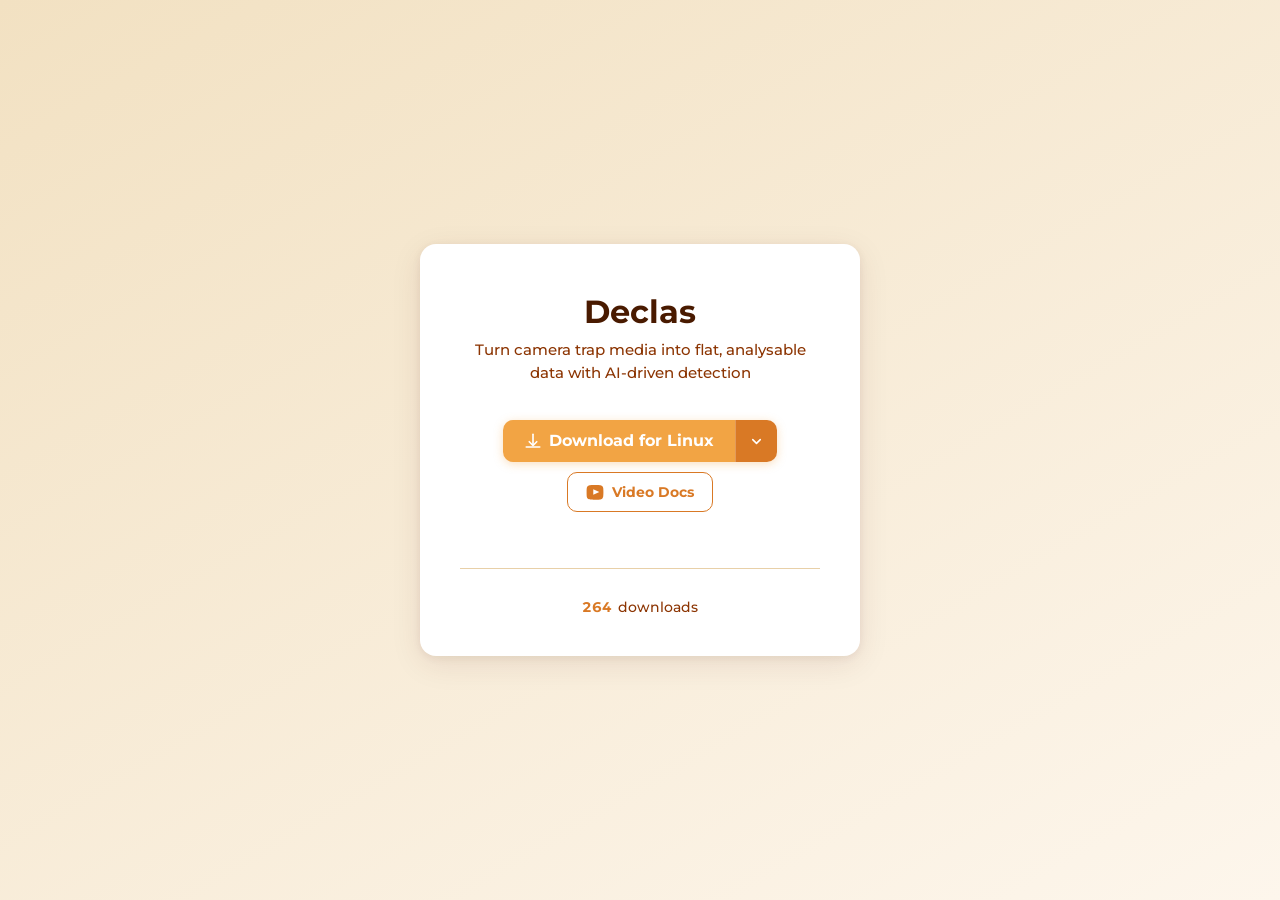
==== docs/index.html @ d21afeba "docs" ====
<!DOCTYPE html>
<html lang="en">
<head>
  <meta charset="UTF-8">
  <meta name="viewport" content="width=device-width, initial-scale=1.0">
  <title>Declas: Camera Trap Analysis</title>
  <meta name="description" content="Turn camera trap media into flat, analysable data with AI-driven detection. Runs locally, no internet required.">
  <link rel="preconnect" href="https://fonts.googleapis.com">
  <link href="https://fonts.googleapis.com/css2?family=Montserrat:wght@400;500;600;700;800&display=swap" rel="stylesheet">
  <link rel="stylesheet" href="style.css">
</head>
<body>
  <main class="page">
    <div class="card">

      <h1>Declas</h1>
      <!--<img
        class="logo"
        src="https://raw.githubusercontent.com/stangandaho/declas/main/icons/logo.png"
        alt="Declas logo"
      >**/ -->
      
      <p class="tagline">Turn camera trap media into flat, analysable data with AI-driven detection</p>

      <div class="download-area">
        <div class="split-wrap" id="split-wrap">

          <button class="split-main" id="download-btn">
            <svg class="icon" viewBox="0 0 24 24" fill="none" stroke="currentColor"
                 stroke-width="2.2" stroke-linecap="round" stroke-linejoin="round">
              <path d="M12 3v13"/>
              <path d="M7 13l5 5 5-5"/>
              <path d="M3 20h18"/>
            </svg>
            <span id="btn-label">Download</span>
          </button>

          <button
            class="split-arrow"
            id="dropdown-toggle"
            aria-haspopup="listbox"
            aria-expanded="false"
            aria-label="Choose platform"
          >
            <svg class="icon-sm" viewBox="0 0 24 24" fill="none" stroke="currentColor"
                 stroke-width="2.5" stroke-linecap="round" stroke-linejoin="round">
              <path d="M6 9l6 6 6-6"/>
            </svg>
          </button>

          <ul class="dropdown" id="dropdown" role="listbox" hidden>
            <li>
              <button class="dropdown-item" data-os="windows" role="option">
                <svg viewBox="0 0 24 24" fill="currentColor" class="os-icon">
                  <path d="M3 5.6L10.5 4.5v7H3zM11.5 4.35L21 3v8.5H11.5zM3 12.5h7.5v7L3 18.4zM11.5 12.5H21v8.5l-9.5-1.35z"/>
                </svg>
                Windows
              </button>
            </li>
            <li>
              <button class="dropdown-item" data-os="macos-arm" role="option">
                <svg viewBox="0 0 24 24" fill="currentColor" class="os-icon">
                  <path d="M18.7 17.2c-.5.7-1 1.3-1.8 1.3-.7 0-1-.4-1.8-.4s-1.1.4-1.9.4c-.7 0-1.3-.6-1.8-1.3-1.5-2.1-2.6-5.9-1.1-8.5.7-1.3 2-2.1 3.3-2.1.8 0 1.6.5 2.1.5s1.4-.6 2.3-.6c.6 0 2.4.2 3.5 1.9-.1.1-2.1 1.2-2.1 3.6 0 2.9 2.5 3.8 2.5 3.9-.1.1-.5 1.9-2.2 3.3zM14.5 3c.1 1.7-1.4 3-2.7 3-.2-1.6 1.4-3 2.7-3z"/>
                </svg>
                macOS (Apple Silicon)
              </button>
            </li>
            <li>
              <button class="dropdown-item" data-os="macos-intel" role="option">
                <svg viewBox="0 0 24 24" fill="currentColor" class="os-icon">
                  <path d="M18.7 17.2c-.5.7-1 1.3-1.8 1.3-.7 0-1-.4-1.8-.4s-1.1.4-1.9.4c-.7 0-1.3-.6-1.8-1.3-1.5-2.1-2.6-5.9-1.1-8.5.7-1.3 2-2.1 3.3-2.1.8 0 1.6.5 2.1.5s1.4-.6 2.3-.6c.6 0 2.4.2 3.5 1.9-.1.1-2.1 1.2-2.1 3.6 0 2.9 2.5 3.8 2.5 3.9-.1.1-.5 1.9-2.2 3.3zM14.5 3c.1 1.7-1.4 3-2.7 3-.2-1.6 1.4-3 2.7-3z"/>
                </svg>
                macOS (Intel)
              </button>
            </li>
            <li>
              <button class="dropdown-item" data-os="linux" role="option">
                <svg viewBox="0 0 24 24" class="os-icon">
                  <!-- body + head -->
                  <path d="M12 2C9.8 2 8 3.5 8 5.5c0 1 .4 1.9 1 2.6C7.3 9.4 6.5 11 6.5 13c0 3.6 2.5 6.5 5.5 6.5s5.5-2.9 5.5-6.5c0-2-.8-3.6-2.5-4.9.6-.7 1-1.6 1-2.6C16 3.5 14.2 2 12 2z" fill="currentColor"/>
                  <!-- belly -->
                  <ellipse cx="12" cy="14" rx="2.5" ry="4" fill="white"/>
                  <!-- eyes -->
                  <circle cx="10.2" cy="5.8" r=".9" fill="white"/>
                  <circle cx="13.8" cy="5.8" r=".9" fill="white"/>
                  <!-- feet -->
                  <path d="M9 20l-2 2.5h4zM15 20l2 2.5h-4z" fill="currentColor"/>
                </svg>
                Linux
              </button>
            </li>
          </ul>
        </div>

        <button class="btn-video" id="video-btn">
          <svg class="icon" viewBox="0 0 24 24" fill="currentColor">
            <path d="M23 7s-.3-2-1.2-2.8c-1.1-1.2-2.4-1.2-3-1.3C16.2 2.8 12 2.8 12 2.8s-4.2 0-6.8.2c-.6.1-1.9.1-3 1.3C1.3 5 1 7 1 7S.8 9.2.8 11.5v2.1C.8 16 1 18 1 18s.3 2 1.2 2.8c1.1 1.2 2.6 1.1 3.3 1.2C7.6 22.2 12 22.2 12 22.2s4.2 0 6.8-.3c.6-.1 1.9-.1 3-1.3.9-.8 1.2-2.8 1.2-2.8s.2-2.2.2-4.4v-2.1C23.2 9.2 23 7 23 7zM9.7 15.5V8.4l8.1 3.6-8.1 3.5z"/>
          </svg>
          Video Docs
        </button>

        <p class="release-tag" id="release-tag"></p>
      </div>

      <div class="counter">
        <strong class="counter-num" id="counter-num">...</strong>
        <span class="counter-label">downloads</span>
      </div>

    </div>
  </main>

  <script src="script.js"></script>
</body>
</html>
---- docs/style.css ----
*, *::before, *::after {
  box-sizing: border-box;
  margin: 0;
  padding: 0;
}

:root {
  --brown:       #491A00;
  --cream:       #F2E1C2;
  --orange:      #F2A444;
  --orange-mid:  #D97925;
  --rust:        #8C3503;

  --bg-from:     #F2E1C2;
  --bg-to:       #fdf6ec;
  --card:        #ffffff;
  --text:        #491A00;
  --muted:       #8C3503;
  --border:      #e8d0a8;
  --radius-lg:   16px;
  --radius-md:   10px;
  --shadow:      0 2px 8px rgba(73,26,0,.07), 0 8px 32px rgba(73,26,0,.09);
}

body {
  font-family: 'Montserrat', -apple-system, BlinkMacSystemFont, sans-serif;
  background: linear-gradient(150deg, var(--bg-from) 0%, var(--bg-to) 100%);
  min-height: 100vh;
  display: flex;
  align-items: center;
  justify-content: center;
  color: var(--text);
  -webkit-font-smoothing: antialiased;
}

/* Page & card */

.page {
  width: 100%;
  min-height: 100vh;
  display: flex;
  align-items: center;
  justify-content: center;
  padding: 2rem 1rem;
}

.card {
  background: var(--card);
  border-radius: var(--radius-lg);
  box-shadow: var(--shadow);
  padding: 3rem 2.5rem 2.5rem;
  max-width: 440px;
  width: 100%;
  text-align: center;
}

/* Logo & header */

.logo {
  width: 40px;
  height: 40px;
  object-fit: contain;
  margin-bottom: 1.1rem;
}

.app-name {
  font-size: 2.4rem;
  font-weight: 800;
  letter-spacing: -.03em;
  color: var(--brown);
  line-height: 1;
}

.tagline {
  font-size: .95rem;
  font-weight: 500;
  color: var(--muted);
  margin-top: .5rem;
  margin-bottom: 2.2rem;
  line-height: 1.5;
}

/* Download area */

.download-area {
  display: flex;
  flex-direction: column;
  align-items: center;
  gap: .6rem;
  position: relative;
}

/* Split button */

.split-wrap {
  display: inline-flex;
  position: relative;
  border-radius: var(--radius-md);
  box-shadow: 0 2px 10px rgba(242,164,68,.35);
}

.split-main {
  display: inline-flex;
  align-items: center;
  gap: .45rem;
  background: var(--orange);
  color: #fff;
  border: none;
  border-radius: var(--radius-md) 0 0 var(--radius-md);
  padding: .75rem 1.3rem;
  font-family: inherit;
  font-size: 1rem;
  font-weight: 700;
  cursor: pointer;
  transition: background .15s ease;
  white-space: nowrap;
  line-height: 1;
}

.split-main:hover  { background: var(--orange-mid); }
.split-main:active { background: var(--rust); }

.split-arrow {
  background: var(--orange-mid);
  color: #fff;
  border: none;
  border-left: 1px solid rgba(255,255,255,.25);
  border-radius: 0 var(--radius-md) var(--radius-md) 0;
  padding: .75rem .8rem;
  cursor: pointer;
  display: flex;
  align-items: center;
  transition: background .15s ease;
}

.split-arrow:hover  { background: var(--rust); }
.split-arrow:active { background: var(--brown); }

/* Dropdown */

.dropdown {
  position: absolute;
  top: calc(100% + .5rem);
  left: 0;
  min-width: 100%;
  background: var(--card);
  border: 1px solid var(--border);
  border-radius: var(--radius-md);
  box-shadow: 0 4px 20px rgba(73,26,0,.12);
  list-style: none;
  padding: .3rem 0;
  z-index: 100;
  animation: fade-in .1s ease;
}

@keyframes fade-in {
  from { opacity: 0; transform: translateY(-4px); }
  to   { opacity: 1; transform: translateY(0); }
}

.dropdown-item {
  display: flex;
  align-items: center;
  gap: .55rem;
  width: 100%;
  padding: .55rem 1rem;
  background: none;
  border: none;
  text-align: left;
  font-family: inherit;
  font-size: .9rem;
  font-weight: 500;
  color: var(--text);
  cursor: pointer;
  transition: background .1s;
}

.dropdown-item:hover {
  background: #fdf0dc;
  color: var(--rust);
}

.os-icon {
  width: 16px;
  height: 16px;
  flex-shrink: 0;
  opacity: .7;
}

/* Video Docs button */

.btn-video {
  display: inline-flex;
  align-items: center;
  gap: .45rem;
  padding: .62rem 1.15rem;
  border: 1.5px solid var(--orange-mid);
  border-radius: var(--radius-md);
  background: transparent;
  color: var(--orange-mid);
  font-family: inherit;
  font-size: .9rem;
  font-weight: 700;
  cursor: pointer;
  transition: background .15s ease, color .15s ease, border-color .15s ease;
  white-space: nowrap;
}

.btn-video:hover {
  background: var(--orange-mid);
  color: #fff;
  border-color: var(--orange-mid);
}

.btn-video:active {
  background: var(--rust);
  border-color: var(--rust);
  color: #fff;
}

/* Release tag */

.release-tag {
  font-size: .6rem;
  font-weight: 600;
  color: var(--muted);
  min-height: 1.2em;
  letter-spacing: .03em;
  text-transform: uppercase;
}

/* Counter */

.counter {
  display: flex;
  align-items: center;
  justify-content: center;
  gap: .4rem;
  margin-top: 2.2rem;
  padding-top: 1.8rem;
  border-top: 1px solid var(--border);
}

.counter-num {
  font-size: .88rem;
  font-weight: 700;
  color: var(--orange-mid);
  font-variant-numeric: tabular-nums;
}

.counter-label {
  font-size: .88rem;
  font-weight: 500;
  color: var(--muted);
}

/* Icons */

.icon    { width: 18px; height: 18px; flex-shrink: 0; }
.icon-sm { width: 15px; height: 15px; }

/* Responsive */

@media (max-width: 480px) {
  .card {
    padding: 2.2rem 1.5rem 2rem;
    border-radius: var(--radius-md);
  }
  .app-name   { font-size: 2rem; }
  .split-main { font-size: .92rem; padding: .7rem 1rem; }
}
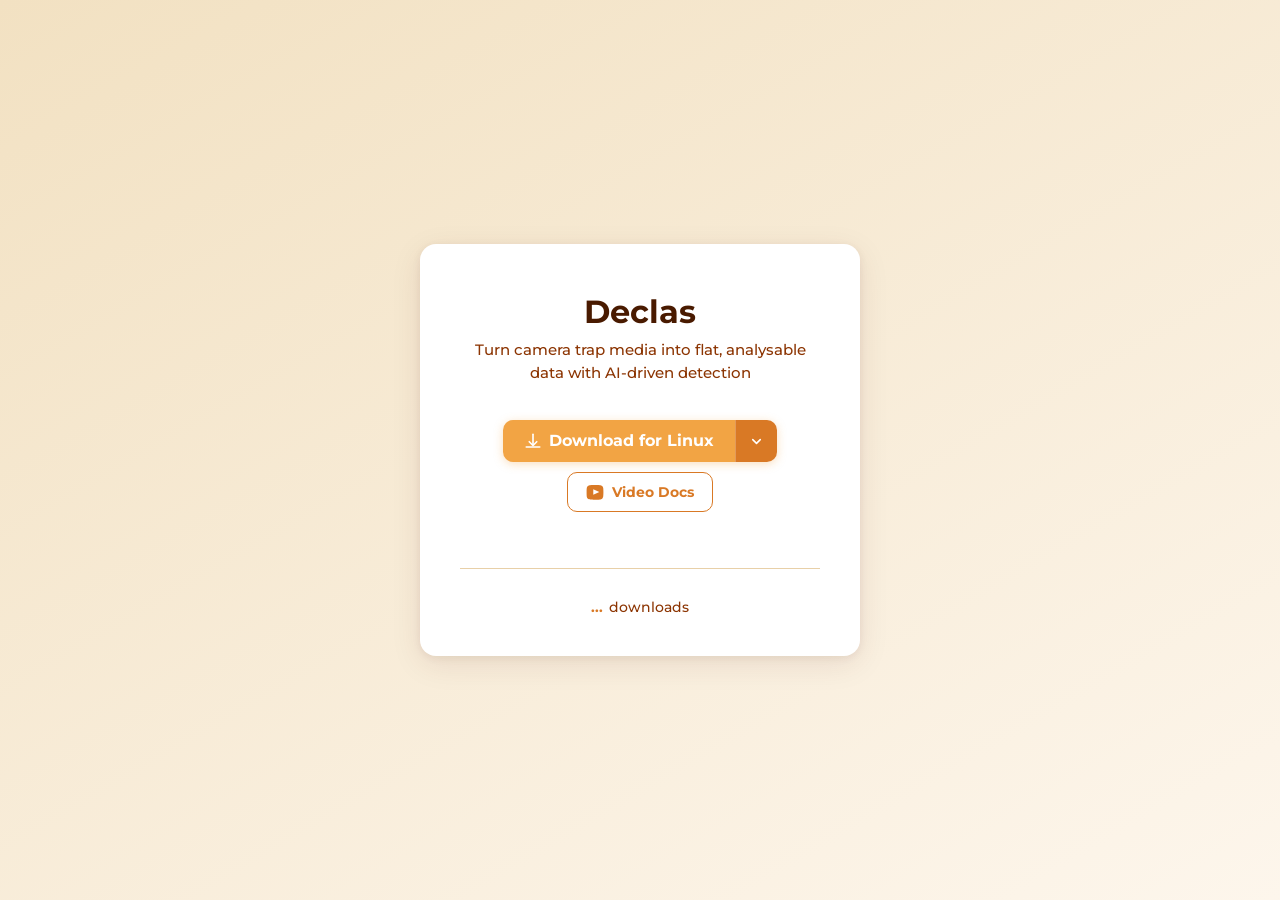
==== commit b9b4acc7: "Fix stacked floating windows on task switch" ====
--- a/docs/index.html
+++ b/docs/index.html
@@ -103,7 +103,7 @@
       </div>
 
       <div class="counter">
-        <strong class="counter-num" id="counter-num">...</strong>
+        <strong class="counter-num" id="counter-label">...</strong>
         <span class="counter-label">downloads</span>
       </div>
 
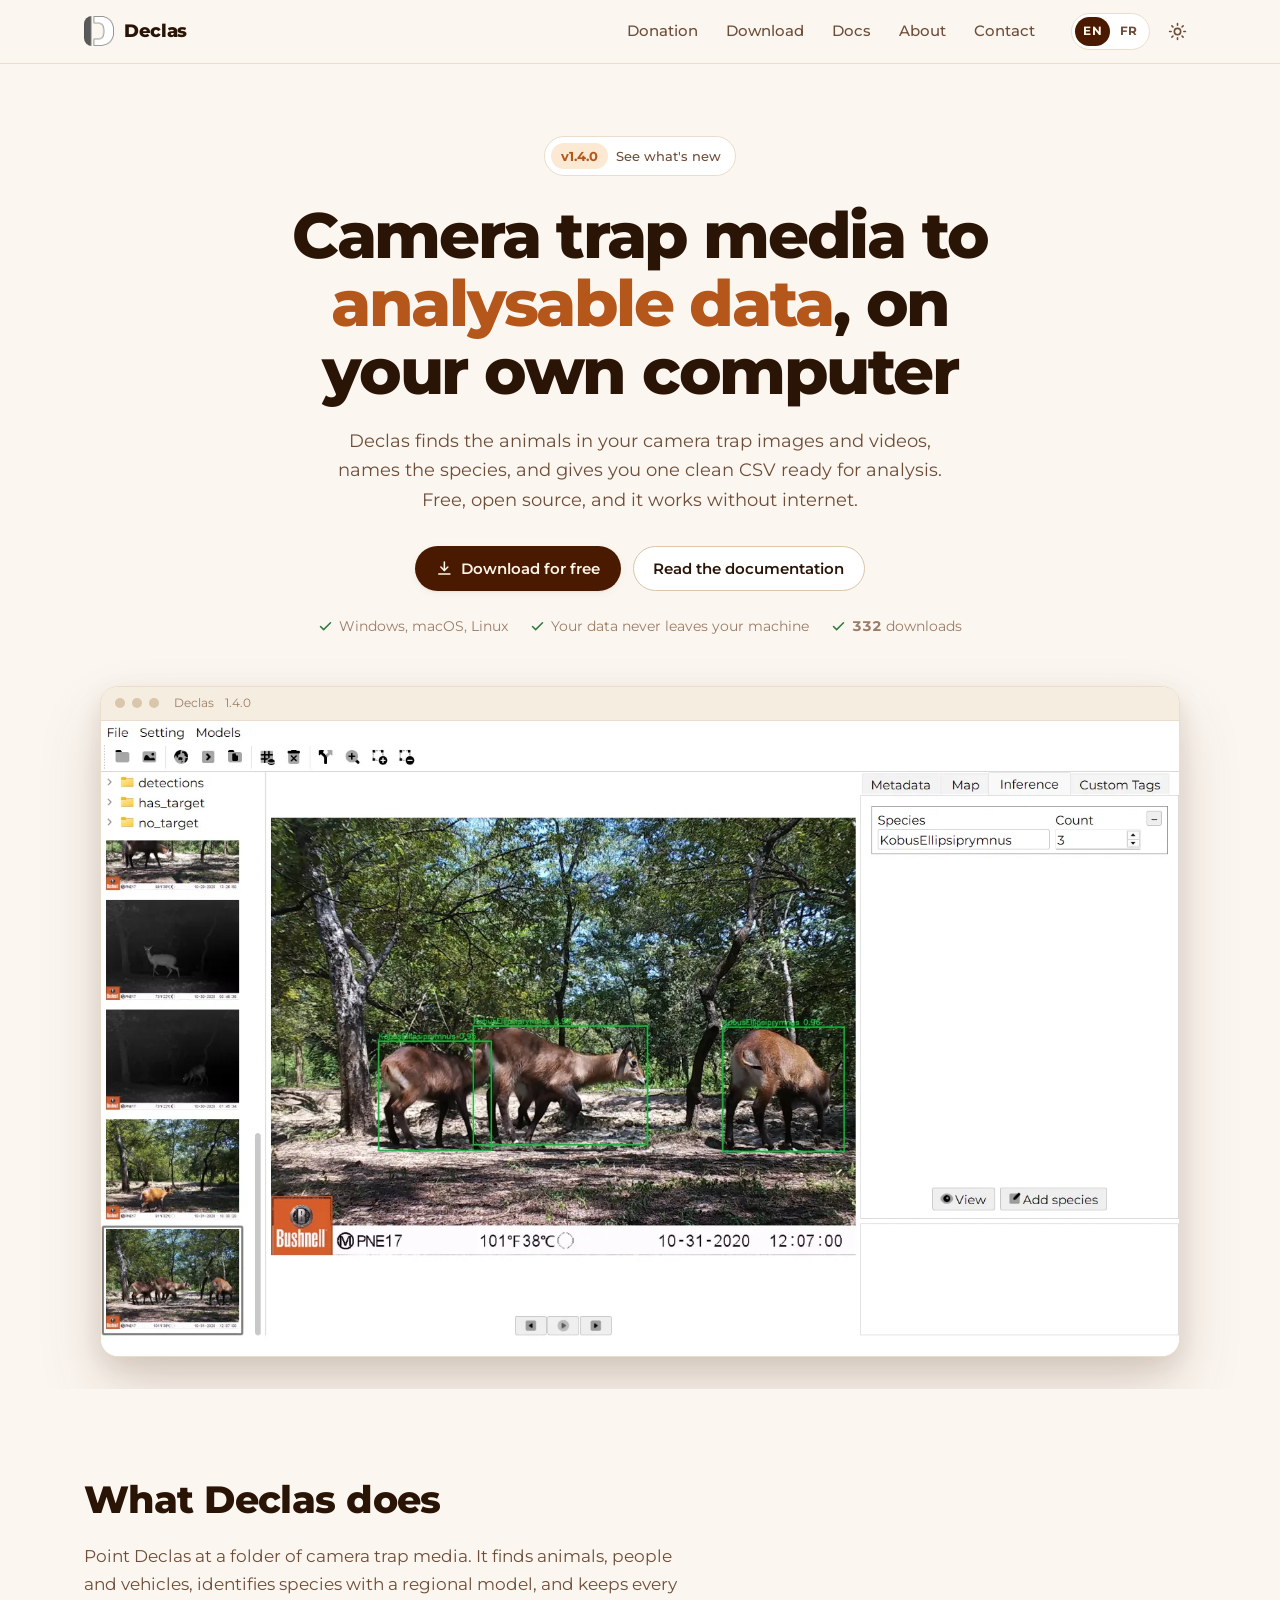
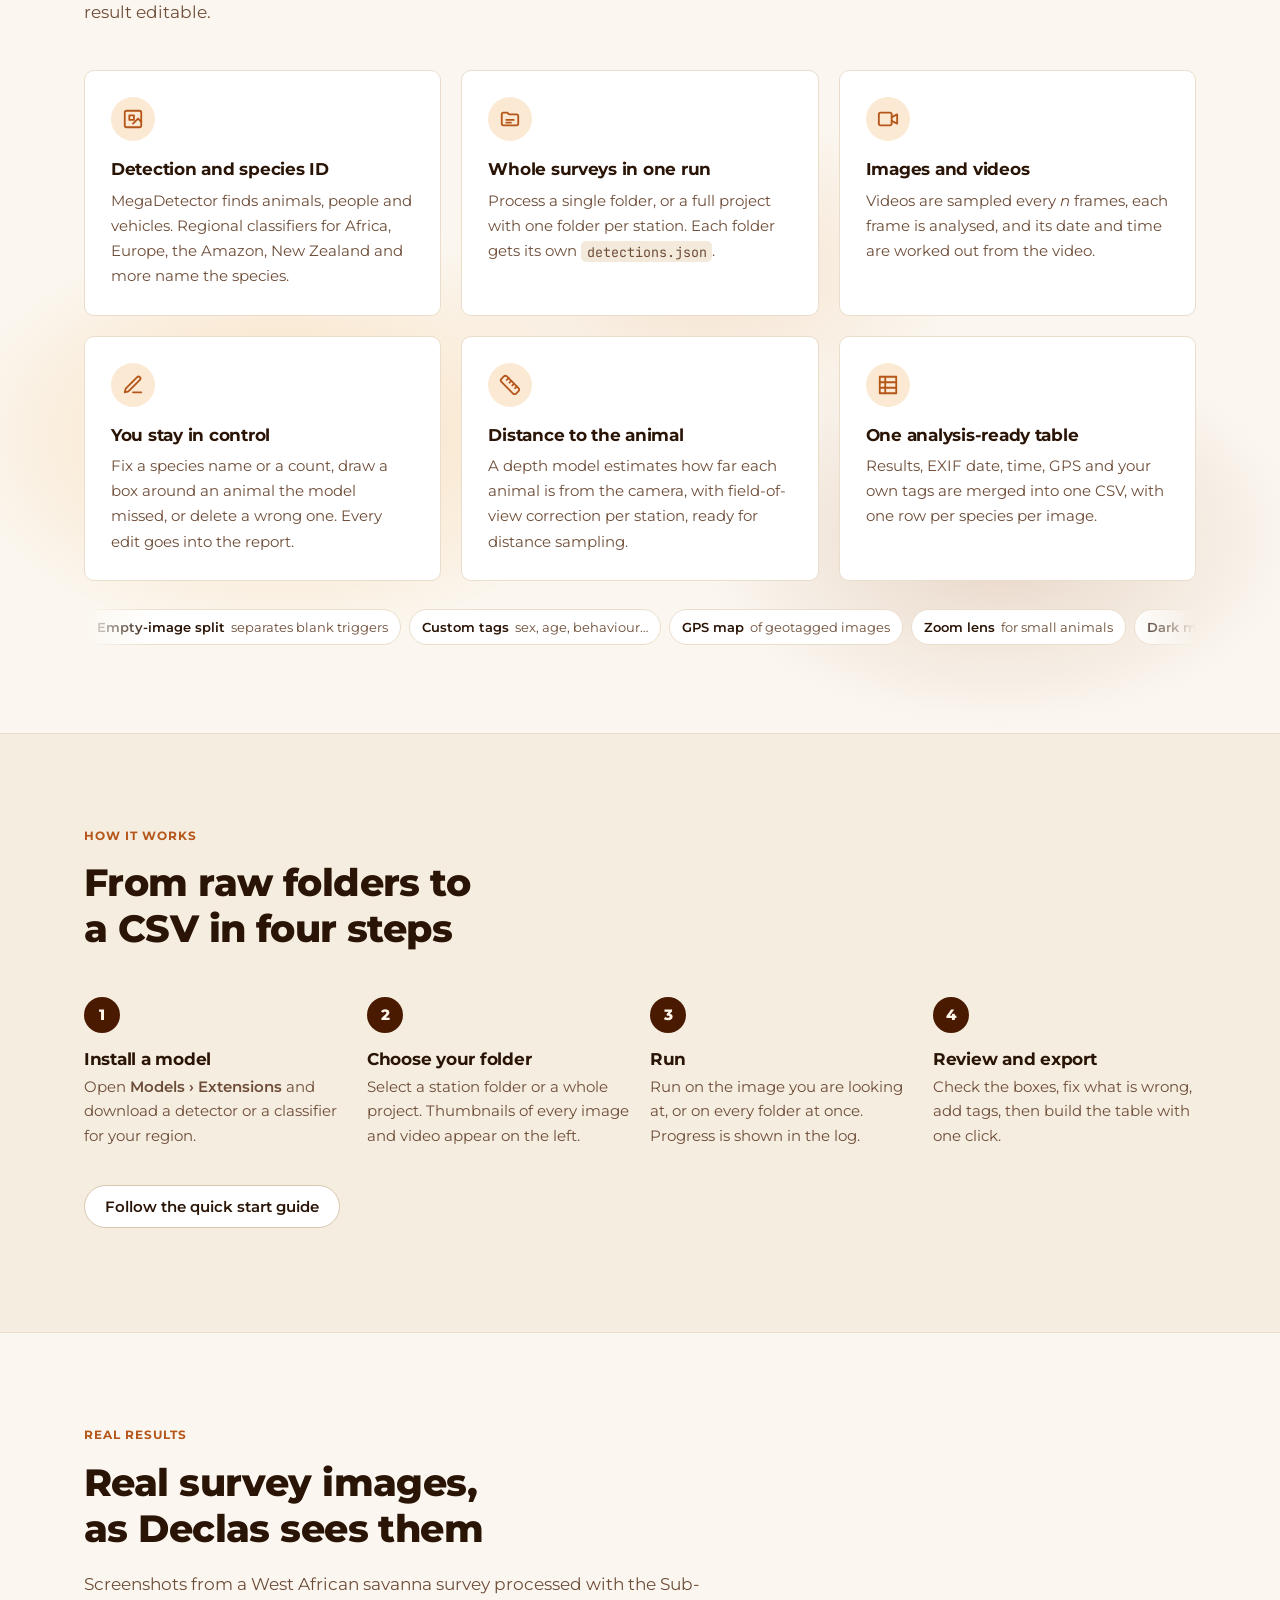
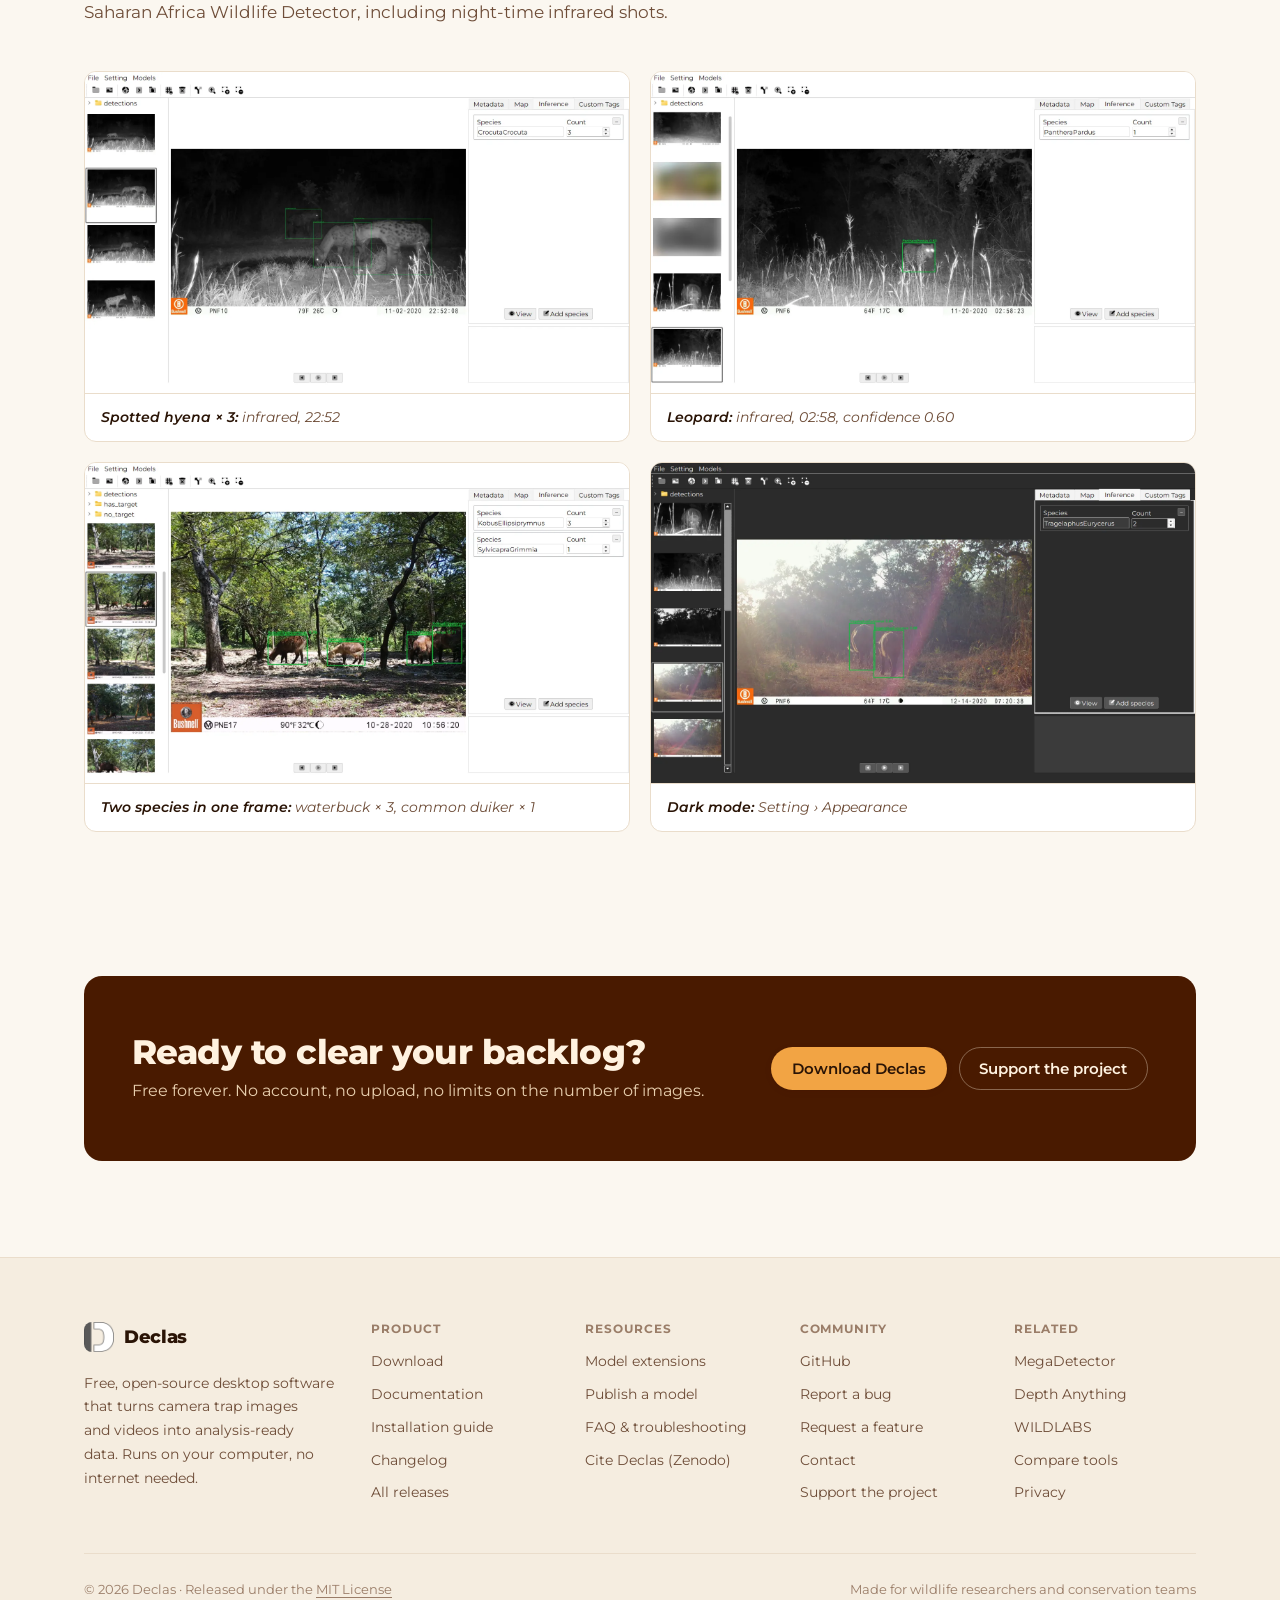
==== commit 832cd86f: "declas website" ====
--- a/docs/index.html
+++ b/docs/index.html
@@ -1,115 +1,178 @@
 <!DOCTYPE html>
-<html lang="en">
+<html lang="en" class="no-js">
 <head>
   <meta charset="UTF-8">
-  <meta name="viewport" content="width=device-width, initial-scale=1.0">
-  <title>Declas: Camera Trap Analysis</title>
-  <meta name="description" content="Turn camera trap media into flat, analysable data with AI-driven detection. Runs locally, no internet required.">
+  <meta name="viewport" content="width=device-width, initial-scale=1, viewport-fit=cover">
+  <title>Declas · AI for camera trap images and videos</title>
+  <meta name="description" content="Declas is free, open-source desktop software that detects and classifies wildlife in camera trap images and videos, entirely on your own computer. Windows, macOS and Linux.">
+  <meta name="theme-color" content="#FBF7F0">
+  <meta property="og:title" content="Declas · AI for camera trap images and videos">
+  <meta property="og:description" content="Turn camera trap media into flat, analysable data with AI. Free, open source, runs offline.">
+  <meta property="og:type" content="website">
+  <meta property="og:image" content="assets/img/screens/view-annotated.webp">
+  <link rel="alternate" hreflang="en" href="index.html">
+  <link rel="alternate" hreflang="fr" href="fr/index.html">
+  <link rel="icon" type="image/png" href="assets/img/logo.png">
   <link rel="preconnect" href="https://fonts.googleapis.com">
-  <link href="https://fonts.googleapis.com/css2?family=Montserrat:wght@400;500;600;700;800&display=swap" rel="stylesheet">
-  <link rel="stylesheet" href="style.css">
+  <link rel="preconnect" href="https://fonts.gstatic.com" crossorigin>
+  <link href="https://fonts.googleapis.com/css2?family=Montserrat:wght@400;500;600;700;800&family=JetBrains+Mono:wght@400;500&display=swap" rel="stylesheet">
+  <script>try{if(!localStorage.getItem('declas-lang')&&/^fr\b/i.test((navigator.languages&&navigator.languages[0])||navigator.language||''))location.replace('fr/'+(location.pathname.split('/').pop()||'index.html')+location.hash)}catch(e){}</script>
+  <script>try{var t=localStorage.getItem('declas-theme');if(t)document.documentElement.setAttribute('data-theme',t)}catch(e){}</script>
+  <link rel="stylesheet" href="assets/css/site.css">
 </head>
 <body>
-  <main class="page">
-    <div class="card">
+  <a class="skip-link" href="#main">Skip to content</a>
+  <header class="site-header">
+    <div class="container">
+      <a class="brand" href="index.html"><img src="assets/img/logo.png" alt="" width="30" height="30">Declas</a>
+      <nav class="nav" aria-label="Main">
+        <a href="donate.html">Donation</a>
+        <button type="button" class="nav-link" data-open-download>Download</button>
+        <a href="docs.html">Docs</a>
+        <a href="about.html">About</a>
+        <a href="contact.html">Contact</a>
+      </nav>
+      <div class="header-tools">
+        <div class="lang-switch" role="group" aria-label="Language"><a href="index.html" lang="en" hreflang="en" data-lang="en" aria-current="true">EN</a><a href="fr/index.html" lang="fr" hreflang="fr" data-lang="fr">FR</a></div>
+        <button class="icon-btn theme-toggle" type="button" aria-label="Toggle dark mode">
+          <svg class="icon-sun" viewBox="0 0 24 24" fill="none" stroke="currentColor" stroke-width="2" stroke-linecap="round"><circle cx="12" cy="12" r="4"/><path d="M12 2v2M12 20v2M4.9 4.9l1.4 1.4M17.7 17.7l1.4 1.4M2 12h2M20 12h2M4.9 19.1l1.4-1.4M17.7 6.3l1.4-1.4"/></svg>
+          <svg class="icon-moon" viewBox="0 0 24 24" fill="none" stroke="currentColor" stroke-width="2" stroke-linecap="round" stroke-linejoin="round"><path d="M21 12.8A9 9 0 1 1 11.2 3a7 7 0 0 0 9.8 9.8z"/></svg>
+        </button>
+        <button class="icon-btn menu-toggle" type="button" aria-label="Open menu" aria-expanded="false">
+          <svg viewBox="0 0 24 24" fill="none" stroke="currentColor" stroke-width="2" stroke-linecap="round"><path d="M4 7h16M4 12h16M4 17h16"/></svg>
+        </button>
+      </div>
+    </div>
+  </header>
 
-      <h1>Declas</h1>
-      <!--<img
-        class="logo"
-        src="https://raw.githubusercontent.com/stangandaho/declas/main/icons/logo.png"
-        alt="Declas logo"
-      >**/ -->
-      
-      <p class="tagline">Turn camera trap media into flat, analysable data with AI-driven detection</p>
+  <main id="main">
+    <section class="hero">
+      <div class="container hero-grid">
+        <div>
+          <a class="pill" href="https://github.com/stangandaho/declas/releases/latest" target="_blank" rel="noopener" data-latest-link><b data-latest-tag>v1.4.0</b> See what's new</a>
+          <h1>Camera trap media to <em>analysable data</em>, on your own computer</h1>
+          <p class="lead">Declas finds the animals in your camera trap images and videos, names the species, and gives you one clean CSV ready for analysis. Free, open source, and it works without internet.</p>
+          <div class="hero-actions">
+            <button class="btn btn-primary" type="button" data-open-download>
+              <svg viewBox="0 0 24 24" fill="none" stroke="currentColor" stroke-width="2.2" stroke-linecap="round" stroke-linejoin="round"><path d="M12 3v12"/><path d="m7 10 5 5 5-5"/><path d="M4 20h16"/></svg>
+              Download for free
+            </button>
+            <a class="btn btn-secondary" href="docs.html">Read the documentation</a>
+          </div>
+          <div class="hero-meta">
+            <span><svg viewBox="0 0 24 24" fill="none" stroke="currentColor" stroke-width="2.4" stroke-linecap="round" stroke-linejoin="round"><path d="M20 6 9 17l-5-5"/></svg>Windows, macOS, Linux</span>
+            <span><svg viewBox="0 0 24 24" fill="none" stroke="currentColor" stroke-width="2.4" stroke-linecap="round" stroke-linejoin="round"><path d="M20 6 9 17l-5-5"/></svg>Your data never leaves your machine</span>
+            <span><svg viewBox="0 0 24 24" fill="none" stroke="currentColor" stroke-width="2.4" stroke-linecap="round" stroke-linejoin="round"><path d="M20 6 9 17l-5-5"/></svg><span><strong class="count" data-count="total">332</strong> downloads</span></span>
+          </div>
+        </div>
+        <div class="app-frame">
+          <div class="app-frame-bar"><i></i><i></i><i></i><span>Declas <span data-latest-version>1.4.0</span></span></div>
+          <img src="assets/img/screens/view-annotated.webp" width="1560" height="920" alt="Declas showing three waterbuck detected with bounding boxes and a species count of 3 in the Inference panel" data-zoom fetchpriority="high">
+        </div>
+      </div>
+    </section>
 
-      <div class="download-area">
-        <div class="split-wrap" id="split-wrap">
+    <section class="section features">
+      <div class="container">
+        <div class="section-head">
+          <h2>What Declas does</h2>
+          <p>Point Declas at a folder of camera trap media. It finds animals, people and vehicles, identifies species with a regional model, and keeps every result editable.</p>
+        </div>
+        <div class="grid grid-3">
+          <article class="card glass-card reveal">
+            <div class="feature-icon"><svg viewBox="0 0 24 24" fill="none" stroke="currentColor" stroke-width="2" stroke-linecap="round" stroke-linejoin="round"><rect x="3" y="3" width="18" height="18" rx="2"/><path d="M8 8h5v5H8z"/><path d="m21 15-3.5-3.5L12 17"/></svg></div>
+            <h3>Detection and species ID</h3>
+            <p>MegaDetector finds animals, people and vehicles. Regional classifiers for Africa, Europe, the Amazon, New Zealand and more name the species.</p>
+          </article>
+          <article class="card glass-card reveal">
+            <div class="feature-icon"><svg viewBox="0 0 24 24" fill="none" stroke="currentColor" stroke-width="2" stroke-linecap="round" stroke-linejoin="round"><path d="M3 7a2 2 0 0 1 2-2h4l2 2h8a2 2 0 0 1 2 2v8a2 2 0 0 1-2 2H5a2 2 0 0 1-2-2z"/><path d="M8 13h8M8 16h5"/></svg></div>
+            <h3>Whole surveys in one run</h3>
+            <p>Process a single folder, or a full project with one folder per station. Each folder gets its own <code>detections.json</code>.</p>
+          </article>
+          <article class="card glass-card reveal">
+            <div class="feature-icon"><svg viewBox="0 0 24 24" fill="none" stroke="currentColor" stroke-width="2" stroke-linecap="round" stroke-linejoin="round"><rect x="2" y="5" width="14" height="14" rx="2"/><path d="m16 10 6-3v10l-6-3"/></svg></div>
+            <h3>Images and videos</h3>
+            <p>Videos are sampled every <em>n</em> frames, each frame is analysed, and its date and time are worked out from the video.</p>
+          </article>
+          <article class="card glass-card reveal">
+            <div class="feature-icon"><svg viewBox="0 0 24 24" fill="none" stroke="currentColor" stroke-width="2" stroke-linecap="round" stroke-linejoin="round"><path d="M12 20h9"/><path d="M16.5 3.5a2.1 2.1 0 0 1 3 3L7 19l-4 1 1-4z"/></svg></div>
+            <h3>You stay in control</h3>
+            <p>Fix a species name or a count, draw a box around an animal the model missed, or delete a wrong one. Every edit goes into the report.</p>
+          </article>
+          <article class="card glass-card reveal">
+            <div class="feature-icon"><svg viewBox="0 0 24 24" fill="none" stroke="currentColor" stroke-width="2" stroke-linecap="round" stroke-linejoin="round"><path d="M21.3 15.3a2.4 2.4 0 0 1 0 3.4l-2.6 2.6a2.4 2.4 0 0 1-3.4 0L2.7 8.7a2.41 2.41 0 0 1 0-3.4l2.6-2.6a2.41 2.41 0 0 1 3.4 0Z"/><path d="m14.5 12.5 2-2"/><path d="m11.5 9.5 2-2"/><path d="m8.5 6.5 2-2"/><path d="m17.5 15.5 2-2"/></svg></div>
+            <h3>Distance to the animal</h3>
+            <p>A depth model estimates how far each animal is from the camera, with field-of-view correction per station, ready for distance sampling.</p>
+          </article>
+          <article class="card glass-card reveal">
+            <div class="feature-icon"><svg viewBox="0 0 24 24" fill="none" stroke="currentColor" stroke-width="2" stroke-linecap="round" stroke-linejoin="round"><path d="M3 3h18v18H3z"/><path d="M3 9h18M3 15h18M9 3v18"/></svg></div>
+            <h3>One analysis-ready table</h3>
+            <p>Results, EXIF date, time, GPS and your own tags are merged into one CSV, with one row per species per image.</p>
+          </article>
+        </div>
+        <div class="marquee" style="margin-top:28px">
+          <div class="chip-list marquee-track">
+            <span class="chip"><b>Empty-image split</b> separates blank triggers</span>
+            <span class="chip"><b>Custom tags</b> sex, age, behaviour…</span>
+            <span class="chip"><b>GPS map</b> of geotagged images</span>
+            <span class="chip"><b>Zoom lens</b> for small animals</span>
+            <span class="chip"><b>Dark mode</b> and French interface</span>
+            <span class="chip"><b>Plug-in models</b> you can publish yourself</span>
+          </div>
+        </div>
+      </div>
+    </section>
 
-          <button class="split-main" id="download-btn">
-            <svg class="icon" viewBox="0 0 24 24" fill="none" stroke="currentColor"
-                 stroke-width="2.2" stroke-linecap="round" stroke-linejoin="round">
-              <path d="M12 3v13"/>
-              <path d="M7 13l5 5 5-5"/>
-              <path d="M3 20h18"/>
-            </svg>
-            <span id="btn-label">Download</span>
-          </button>
+    <section class="section section-alt">
+      <div class="container">
+        <div class="section-head">
+          <span class="eyebrow">How it works</span>
+          <h2>From raw folders to a CSV in four steps</h2>
+        </div>
+        <div class="steps">
+          <div class="step reveal"><h3>Install a model</h3><p>Open <span class="ui">Models › Extensions</span> and download a detector or a classifier for your region.</p></div>
+          <div class="step reveal"><h3>Choose your folder</h3><p>Select a station folder or a whole project. Thumbnails of every image and video appear on the left.</p></div>
+          <div class="step reveal"><h3>Run</h3><p>Run on the image you are looking at, or on every folder at once. Progress is shown in the log.</p></div>
+          <div class="step reveal"><h3>Review and export</h3><p>Check the boxes, fix what is wrong, add tags, then build the table with one click.</p></div>
+        </div>
+        <p style="margin-top:36px"><a class="btn btn-secondary" href="docs.html#quick-start">Follow the quick start guide</a></p>
+      </div>
+    </section>
 
-          <button
-            class="split-arrow"
-            id="dropdown-toggle"
-            aria-haspopup="listbox"
-            aria-expanded="false"
-            aria-label="Choose platform"
-          >
-            <svg class="icon-sm" viewBox="0 0 24 24" fill="none" stroke="currentColor"
-                 stroke-width="2.5" stroke-linecap="round" stroke-linejoin="round">
-              <path d="M6 9l6 6 6-6"/>
-            </svg>
-          </button>
+    <section class="section">
+      <div class="container">
+        <div class="section-head">
+          <span class="eyebrow">Real results</span>
+          <h2>Real survey images, as Declas sees them</h2>
+          <p>Screenshots from a West African savanna survey processed with the Sub-Saharan Africa Wildlife Detector, including night-time infrared shots.</p>
+        </div>
+        <div class="gallery">
+          <figure class="shot reveal"><img src="assets/img/screens/hyenas.webp" width="1560" height="920" loading="lazy" alt="Three spotted hyenas detected at night with an infrared camera"><figcaption><b>Spotted hyena × 3:</b> infrared, 22:52</figcaption></figure>
+          <figure class="shot reveal"><img src="assets/img/screens/leopard.webp" width="1560" height="920" loading="lazy" alt="A leopard detected in tall grass at night"><figcaption><b>Leopard:</b> infrared, 02:58, confidence 0.60</figcaption></figure>
+          <figure class="shot reveal"><img src="assets/img/screens/multi-species-annotated.webp" width="1560" height="920" loading="lazy" alt="Waterbuck and a common duiker detected in the same image, listed as two species entries"><figcaption><b>Two species in one frame:</b> waterbuck × 3, common duiker × 1</figcaption></figure>
+          <figure class="shot reveal"><img src="assets/img/screens/dark-mode.webp" width="1560" height="920" loading="lazy" alt="Declas in dark mode with detections on a misty morning image"><figcaption><b>Dark mode:</b> Setting › Appearance</figcaption></figure>
+        </div>
+      </div>
+    </section>
 
-          <ul class="dropdown" id="dropdown" role="listbox" hidden>
-            <li>
-              <button class="dropdown-item" data-os="windows" role="option">
-                <svg viewBox="0 0 24 24" fill="currentColor" class="os-icon">
-                  <path d="M3 5.6L10.5 4.5v7H3zM11.5 4.35L21 3v8.5H11.5zM3 12.5h7.5v7L3 18.4zM11.5 12.5H21v8.5l-9.5-1.35z"/>
-                </svg>
-                Windows
-              </button>
-            </li>
-            <li>
-              <button class="dropdown-item" data-os="macos-arm" role="option">
-                <svg viewBox="0 0 24 24" fill="currentColor" class="os-icon">
-                  <path d="M18.7 17.2c-.5.7-1 1.3-1.8 1.3-.7 0-1-.4-1.8-.4s-1.1.4-1.9.4c-.7 0-1.3-.6-1.8-1.3-1.5-2.1-2.6-5.9-1.1-8.5.7-1.3 2-2.1 3.3-2.1.8 0 1.6.5 2.1.5s1.4-.6 2.3-.6c.6 0 2.4.2 3.5 1.9-.1.1-2.1 1.2-2.1 3.6 0 2.9 2.5 3.8 2.5 3.9-.1.1-.5 1.9-2.2 3.3zM14.5 3c.1 1.7-1.4 3-2.7 3-.2-1.6 1.4-3 2.7-3z"/>
-                </svg>
-                macOS (Apple Silicon)
-              </button>
-            </li>
-            <li>
-              <button class="dropdown-item" data-os="macos-intel" role="option">
-                <svg viewBox="0 0 24 24" fill="currentColor" class="os-icon">
-                  <path d="M18.7 17.2c-.5.7-1 1.3-1.8 1.3-.7 0-1-.4-1.8-.4s-1.1.4-1.9.4c-.7 0-1.3-.6-1.8-1.3-1.5-2.1-2.6-5.9-1.1-8.5.7-1.3 2-2.1 3.3-2.1.8 0 1.6.5 2.1.5s1.4-.6 2.3-.6c.6 0 2.4.2 3.5 1.9-.1.1-2.1 1.2-2.1 3.6 0 2.9 2.5 3.8 2.5 3.9-.1.1-.5 1.9-2.2 3.3zM14.5 3c.1 1.7-1.4 3-2.7 3-.2-1.6 1.4-3 2.7-3z"/>
-                </svg>
-                macOS (Intel)
-              </button>
-            </li>
-            <li>
-              <button class="dropdown-item" data-os="linux" role="option">
-                <svg viewBox="0 0 24 24" class="os-icon">
-                  <!-- body + head -->
-                  <path d="M12 2C9.8 2 8 3.5 8 5.5c0 1 .4 1.9 1 2.6C7.3 9.4 6.5 11 6.5 13c0 3.6 2.5 6.5 5.5 6.5s5.5-2.9 5.5-6.5c0-2-.8-3.6-2.5-4.9.6-.7 1-1.6 1-2.6C16 3.5 14.2 2 12 2z" fill="currentColor"/>
-                  <!-- belly -->
-                  <ellipse cx="12" cy="14" rx="2.5" ry="4" fill="white"/>
-                  <!-- eyes -->
-                  <circle cx="10.2" cy="5.8" r=".9" fill="white"/>
-                  <circle cx="13.8" cy="5.8" r=".9" fill="white"/>
-                  <!-- feet -->
-                  <path d="M9 20l-2 2.5h4zM15 20l2 2.5h-4z" fill="currentColor"/>
-                </svg>
-                Linux
-              </button>
-            </li>
-          </ul>
+    <section class="section-sm" style="padding-bottom:96px">
+      <div class="container">
+        <div class="cta-band reveal">
+          <div>
+            <h2>Ready to clear your backlog?</h2>
+            <p>Free forever. No account, no upload, no limits on the number of images.</p>
+          </div>
+          <div class="hero-actions">
+            <button class="btn btn-primary" type="button" data-open-download>Download Declas</button>
+            <a class="btn btn-secondary" href="donate.html">Support the project</a>
+          </div>
         </div>
-
-        <button class="btn-video" id="video-btn">
-          <svg class="icon" viewBox="0 0 24 24" fill="currentColor">
-            <path d="M23 7s-.3-2-1.2-2.8c-1.1-1.2-2.4-1.2-3-1.3C16.2 2.8 12 2.8 12 2.8s-4.2 0-6.8.2c-.6.1-1.9.1-3 1.3C1.3 5 1 7 1 7S.8 9.2.8 11.5v2.1C.8 16 1 18 1 18s.3 2 1.2 2.8c1.1 1.2 2.6 1.1 3.3 1.2C7.6 22.2 12 22.2 12 22.2s4.2 0 6.8-.3c.6-.1 1.9-.1 3-1.3.9-.8 1.2-2.8 1.2-2.8s.2-2.2.2-4.4v-2.1C23.2 9.2 23 7 23 7zM9.7 15.5V8.4l8.1 3.6-8.1 3.5z"/>
-          </svg>
-          Video Docs
-        </button>
-
-        <p class="release-tag" id="release-tag"></p>
       </div>
-
-      <div class="counter">
-        <strong class="counter-num" id="counter-label">...</strong>
-        <span class="counter-label">downloads</span>
-      </div>
-
-    </div>
+    </section>
   </main>
 
-  <script src="script.js"></script>
+  <div id="site-footer"></div>
+  <script src="assets/js/config.js"></script>
+  <script src="assets/js/site.js"></script>
 </body>
 </html>
--- a/docs/assets/css/site.css
+++ b/docs/assets/css/site.css
@@ -0,0 +1,1028 @@
+/* Declas website */
+
+*, *::before, *::after { box-sizing: border-box; }
+html, body { margin: 0; padding: 0; }
+
+:root {
+  --brown: #491A00;
+  --rust: #8C3503;
+  --orange: #D97925;
+  --amber: #F2A444;
+  --cream: #F2E1C2;
+
+  --bg: #FBF7F0;
+  --bg-soft: #F5EDE0;
+  --surface: #FFFFFF;
+  --text: #2A1406;
+  --muted: #6E4D38;
+  --faint: #9A7D68;
+  --border: #EADDCB;
+  --border-strong: #D9C6AC;
+  --accent: #B5561A;
+  --accent-soft: #FBE9D3;
+  --primary-bg: #491A00;
+  --primary-text: #FFF6EA;
+  --code-bg: #F3EADC;
+  --success: #2F7A3E;
+  --danger: #B3261E;
+  --overlay: rgba(42, 20, 6, .42);
+  --shadow-sm: 0 1px 2px rgba(73, 26, 0, .06), 0 2px 8px rgba(73, 26, 0, .05);
+  --shadow-md: 0 2px 6px rgba(73, 26, 0, .06), 0 12px 32px rgba(73, 26, 0, .09);
+  --shadow-lg: 0 8px 24px rgba(73, 26, 0, .10), 0 32px 64px rgba(73, 26, 0, .16);
+
+  --radius-sm: 8px;
+  --radius-md: 12px;
+  --radius-lg: 18px;
+  --header-h: 64px;
+  --maxw: 1160px;
+
+  --ease-out: cubic-bezier(0.23, 1, 0.32, 1);
+  --ease-in-out: cubic-bezier(0.77, 0, 0.175, 1);
+
+  --font: 'Montserrat', -apple-system, BlinkMacSystemFont, 'Segoe UI', sans-serif;
+  --mono: 'JetBrains Mono', ui-monospace, SFMono-Regular, Consolas, monospace;
+  color-scheme: light;
+}
+
+@media (prefers-color-scheme: dark) {
+  :root:not([data-theme="light"]) {
+    --bg: #15100C;
+    --bg-soft: #1C1510;
+    --surface: #211912;
+    --text: #F5EADB;
+    --muted: #C9B19B;
+    --faint: #94796A;
+    --border: #35281D;
+    --border-strong: #4A3828;
+    --accent: #F2A444;
+    --accent-soft: #3A2513;
+    --primary-bg: #F2A444;
+    --primary-text: #2A1406;
+    --code-bg: #2A2017;
+    --success: #6CC07D;
+    --danger: #F2827A;
+    --overlay: rgba(0, 0, 0, .6);
+    --shadow-sm: 0 1px 2px rgba(0, 0, 0, .3);
+    --shadow-md: 0 2px 6px rgba(0, 0, 0, .3), 0 12px 32px rgba(0, 0, 0, .35);
+    --shadow-lg: 0 8px 24px rgba(0, 0, 0, .4), 0 32px 64px rgba(0, 0, 0, .5);
+    color-scheme: dark;
+  }
+}
+:root[data-theme="dark"] {
+  --bg: #15100C;
+  --bg-soft: #1C1510;
+  --surface: #211912;
+  --text: #F5EADB;
+  --muted: #C9B19B;
+  --faint: #94796A;
+  --border: #35281D;
+  --border-strong: #4A3828;
+  --accent: #F2A444;
+  --accent-soft: #3A2513;
+  --primary-bg: #F2A444;
+  --primary-text: #2A1406;
+  --code-bg: #2A2017;
+  --success: #6CC07D;
+  --danger: #F2827A;
+  --overlay: rgba(0, 0, 0, .6);
+  --shadow-sm: 0 1px 2px rgba(0, 0, 0, .3);
+  --shadow-md: 0 2px 6px rgba(0, 0, 0, .3), 0 12px 32px rgba(0, 0, 0, .35);
+  --shadow-lg: 0 8px 24px rgba(0, 0, 0, .4), 0 32px 64px rgba(0, 0, 0, .5);
+  color-scheme: dark;
+}
+
+body {
+  font-family: var(--font);
+  font-size: 16px;
+  line-height: 1.65;
+  color: var(--text);
+  background: var(--bg);
+  -webkit-font-smoothing: antialiased;
+  -webkit-tap-highlight-color: transparent;
+  text-rendering: optimizeLegibility;
+}
+img { max-width: 100%; display: block; }
+[hidden] { display: none !important; }
+a { color: var(--accent); text-underline-offset: 3px; text-decoration-thickness: 1px; }
+h1, h2, h3, h4 { line-height: 1.2; letter-spacing: -0.015em; margin: 0 0 .5em; text-wrap: balance; }
+p { margin: 0 0 1em; text-wrap: pretty; }
+code, kbd, pre { font-family: var(--mono); font-size: .88em; font-variant-ligatures: none; }
+:not(pre) > code {
+  background: var(--code-bg);
+  padding: .12em .4em;
+  border-radius: 5px;
+  overflow-wrap: anywhere;
+}
+kbd {
+  border: 1px solid var(--border-strong);
+  border-bottom-width: 2px;
+  border-radius: 5px;
+  padding: .05em .4em;
+  background: var(--surface);
+}
+::selection { background: var(--amber); color: #2A1406; }
+:focus-visible { outline: 2px solid var(--accent); outline-offset: 2px; border-radius: 4px; }
+
+.container { width: 100%; max-width: var(--maxw); margin: 0 auto; padding: 0 24px; }
+@media (max-width: 600px) { .container { padding: 0 16px; } }
+
+.skip-link {
+  position: absolute; left: 16px; top: -48px; z-index: 100;
+  background: var(--primary-bg); color: var(--primary-text);
+  padding: 8px 14px; border-radius: var(--radius-sm);
+}
+.skip-link:focus { top: 12px; }
+
+/* Buttons */
+
+.btn {
+  display: inline-flex; align-items: center; justify-content: center; gap: .55em;
+  font: inherit; font-weight: 600; font-size: .95rem; line-height: 1;
+  padding: .85em 1.3em;
+  border-radius: 999px;
+  border: 1px solid transparent;
+  cursor: pointer;
+  text-decoration: none;
+  user-select: none;
+  transition: transform 160ms var(--ease-out), background-color 160ms ease, border-color 160ms ease, color 160ms ease, box-shadow 160ms ease;
+}
+.btn:active { transform: scale(0.97); }
+.btn svg { width: 1.1em; height: 1.1em; flex: none; }
+.btn-primary { background: var(--primary-bg); color: var(--primary-text); box-shadow: var(--shadow-sm); }
+.btn-secondary { background: var(--surface); color: var(--text); border-color: var(--border-strong); }
+.btn-ghost { background: transparent; color: var(--text); }
+.btn-sm { font-size: .85rem; padding: .65em 1em; }
+.btn-block { width: 100%; }
+.btn[disabled], .btn.is-disabled { opacity: .5; cursor: not-allowed; transform: none; pointer-events: none; }
+@media (hover: hover) and (pointer: fine) {
+  .btn-primary:hover { background: color-mix(in srgb, var(--primary-bg) 88%, var(--text)); }
+  .btn-secondary:hover { border-color: var(--faint); }
+  .btn-ghost:hover { background: var(--bg-soft); }
+}
+
+/* Header */
+
+.site-header {
+  position: sticky; top: 0; z-index: 40;
+  height: var(--header-h);
+  background: color-mix(in srgb, var(--bg) 86%, transparent);
+  backdrop-filter: saturate(1.4) blur(12px);
+  -webkit-backdrop-filter: saturate(1.4) blur(12px);
+  border-bottom: 1px solid var(--border);
+}
+.site-header .container { height: 100%; display: flex; align-items: center; gap: 24px; }
+.brand {
+  display: inline-flex; align-items: center; gap: 10px;
+  font-weight: 800; font-size: 1.15rem; letter-spacing: -0.02em;
+  color: var(--text); text-decoration: none;
+}
+.brand img { width: 30px; height: 30px; border-radius: 8px; }
+.nav { display: flex; align-items: center; gap: 4px; margin-left: auto; }
+.nav a, .nav button.nav-link {
+  font: inherit; font-size: .92rem; font-weight: 500;
+  color: var(--muted); text-decoration: none;
+  background: none; border: 0; cursor: pointer;
+  padding: 8px 12px; border-radius: 999px;
+  transition: color 150ms ease, background-color 150ms ease;
+}
+.nav a[aria-current="page"] { color: var(--text); background: var(--bg-soft); }
+@media (hover: hover) and (pointer: fine) {
+  .nav a:hover, .nav button.nav-link:hover { color: var(--text); }
+}
+.nav .btn { margin-left: 8px; }
+.header-tools { display: flex; align-items: center; gap: 4px; }
+.icon-btn {
+  display: inline-grid; place-items: center;
+  width: 38px; height: 38px; border-radius: 999px;
+  border: 0; background: transparent; color: var(--muted); cursor: pointer;
+  transition: transform 160ms var(--ease-out), background-color 150ms ease, color 150ms ease;
+}
+.icon-btn:active { transform: scale(0.94); }
+.icon-btn svg { width: 19px; height: 19px; }
+@media (hover: hover) and (pointer: fine) { .icon-btn:hover { background: var(--bg-soft); color: var(--text); } }
+.lang-switch {
+  display: inline-flex; align-items: center; gap: 2px;
+  padding: 3px; margin-right: 4px;
+  border: 1px solid var(--border); border-radius: 999px;
+  background: var(--surface);
+}
+.lang-switch a {
+  min-width: 34px; padding: 4px 8px;
+  border-radius: 999px;
+  font-size: .76rem; font-weight: 700; letter-spacing: .04em; text-align: center;
+  color: var(--muted); text-decoration: none;
+  transition: background-color 150ms ease, color 150ms ease, transform 160ms var(--ease-out);
+}
+.lang-switch a:active { transform: scale(0.95); }
+.lang-switch a[aria-current="true"] { background: var(--primary-bg); color: var(--primary-text); }
+@media (hover: hover) and (pointer: fine) { .lang-switch a:not([aria-current]):hover { color: var(--text); } }
+@media (prefers-reduced-motion: reduce) { .lang-switch a:active { transform: none; } }
+.theme-toggle .icon-moon { display: none; }
+:root[data-theme="dark"] .theme-toggle .icon-sun { display: none; }
+:root[data-theme="dark"] .theme-toggle .icon-moon { display: block; }
+.menu-toggle { display: none; }
+
+@media (max-width: 860px) {
+  .menu-toggle { display: inline-grid; }
+  .nav {
+    position: fixed; left: 12px; right: 12px; top: calc(var(--header-h) + 8px);
+    flex-direction: column; align-items: stretch; gap: 2px;
+    padding: 10px;
+    background: var(--surface);
+    border: 1px solid var(--border);
+    border-radius: var(--radius-lg);
+    box-shadow: var(--shadow-lg);
+    transform-origin: top right;
+    opacity: 0; transform: scale(0.97) translateY(-4px); pointer-events: none; visibility: hidden;
+    transition: opacity 180ms var(--ease-out), transform 180ms var(--ease-out), visibility 0s linear 180ms;
+  }
+  .nav.open { opacity: 1; transform: none; pointer-events: auto; visibility: visible; transition-delay: 0s; }
+  .nav a, .nav button.nav-link { padding: 12px 14px; font-size: 1rem; text-align: left; border-radius: var(--radius-sm); }
+  .nav .btn { margin: 6px 0 0; }
+  .header-tools { margin-left: auto; }
+}
+
+/* Sections */
+
+main { display: block; }
+.section { padding: 88px 0; }
+.section-sm { padding: 56px 0; }
+.section-alt { background: var(--bg-soft); border-top: 1px solid var(--border); border-bottom: 1px solid var(--border); }
+.eyebrow {
+  display: inline-flex; align-items: center; gap: 8px;
+  font-size: .78rem; font-weight: 700; letter-spacing: .08em; text-transform: uppercase;
+  color: var(--accent);
+  margin-bottom: 14px;
+}
+.section-head { max-width: 680px; margin-bottom: 44px; }
+.section-head h2 { font-size: clamp(1.7rem, 3.2vw, 2.4rem); font-weight: 800; }
+.section-head p { color: var(--muted); font-size: 1.06rem; }
+.lead { font-size: 1.12rem; color: var(--muted); }
+
+.page-hero { padding: 72px 0 40px; }
+.page-hero h1 { font-size: clamp(2rem, 4.4vw, 3.1rem); font-weight: 800; letter-spacing: -0.03em; }
+.page-hero p { max-width: 640px; }
+
+/* Home hero */
+
+.hero { padding: 72px 0 32px; overflow: hidden; }
+.hero-grid { display: grid; grid-template-columns: 1fr; gap: 48px; text-align: center; justify-items: center; }
+.hero h1 {
+  font-size: clamp(2.2rem, 5.6vw, 4rem);
+  font-weight: 800; letter-spacing: -0.035em; line-height: 1.06;
+  max-width: 900px; margin-bottom: 20px;
+}
+.hero h1 em { font-style: normal; color: var(--accent); }
+.hero .lead { max-width: 640px; margin: 0 auto 32px; }
+.hero-actions { display: flex; flex-wrap: wrap; gap: 12px; justify-content: center; }
+.hero-meta {
+  display: flex; flex-wrap: wrap; justify-content: center; gap: 8px 22px;
+  margin-top: 24px; color: var(--faint); font-size: .86rem;
+}
+.hero-meta > span { display: inline-flex; align-items: center; gap: 6px; }
+.hero-meta svg { width: 15px; height: 15px; color: var(--success); }
+.pill {
+  display: inline-flex; align-items: center; gap: 8px;
+  padding: 6px 14px 6px 6px; margin-bottom: 26px;
+  border: 1px solid var(--border); border-radius: 999px;
+  background: var(--surface); color: var(--muted);
+  font-size: .84rem; font-weight: 500; text-decoration: none;
+}
+.pill b { background: var(--accent-soft); color: var(--accent); border-radius: 999px; padding: 2px 10px; font-weight: 700; }
+
+.app-frame {
+  width: 100%; max-width: 1080px;
+  border-radius: var(--radius-lg);
+  border: 1px solid var(--border);
+  background: var(--surface);
+  box-shadow: var(--shadow-lg);
+  overflow: hidden;
+}
+.app-frame-bar {
+  display: flex; align-items: center; gap: 7px;
+  height: 34px; padding: 0 14px;
+  border-bottom: 1px solid var(--border);
+  background: var(--bg-soft);
+  font-size: .76rem; color: var(--faint);
+}
+.app-frame-bar i { width: 10px; height: 10px; border-radius: 50%; background: var(--border-strong); }
+.app-frame-bar span { margin-left: 8px; }
+.app-frame img { width: 100%; height: auto; }
+
+/* Grids & cards */
+
+.grid { display: grid; gap: 20px; }
+.grid-2 { grid-template-columns: repeat(2, 1fr); }
+.grid-3 { grid-template-columns: repeat(3, 1fr); }
+.grid-4 { grid-template-columns: repeat(4, 1fr); }
+@media (max-width: 960px) { .grid-3, .grid-4 { grid-template-columns: repeat(2, 1fr); } }
+@media (max-width: 640px) { .grid-2, .grid-3, .grid-4 { grid-template-columns: 1fr; } }
+
+.card {
+  background: var(--surface);
+  border: 1px solid var(--border);
+  border-radius: 10px;
+  padding: 26px;
+}
+.card h3 { font-size: 1.08rem; font-weight: 700; margin-bottom: 8px; }
+.card p { color: var(--muted); font-size: .95rem; margin: 0; }
+.feature-icon {
+  display: grid; place-items: center;
+  width: 44px; height: 44px; margin-bottom: 18px;
+  border-radius: 50%;
+  background: var(--accent-soft); color: var(--accent);
+}
+.feature-icon svg { width: 22px; height: 22px; }
+
+/* Feature cards: staggered by column, then the icon settles in just after its card */
+.card.reveal { --delay: 0ms; transition-delay: var(--delay); }
+.card.reveal .feature-icon {
+  opacity: 0;
+  transform: scale(0.9);
+  transition: opacity 400ms var(--ease-out), transform 400ms var(--ease-out);
+  transition-delay: calc(var(--delay) + 120ms);
+}
+.card.reveal .feature-icon svg {
+  transform: rotate(-8deg);
+  transition: transform 500ms var(--ease-out);
+  transition-delay: calc(var(--delay) + 120ms);
+}
+.card.reveal.in .feature-icon, .card.reveal.in .feature-icon svg { opacity: 1; transform: none; }
+.no-js .card.reveal .feature-icon, .no-js .card.reveal .feature-icon svg { opacity: 1; transform: none; }
+@media (min-width: 961px) {
+  .grid-3 > .card.reveal:nth-child(3n+2) { --delay: 80ms; }
+  .grid-3 > .card.reveal:nth-child(3n+3) { --delay: 160ms; }
+}
+@media (min-width: 641px) and (max-width: 960px) {
+  .grid-3 > .card.reveal:nth-child(2n) { --delay: 80ms; }
+}
+/* Once revealed, the stagger must not delay hover */
+.card.reveal.settled, .card.reveal.settled .feature-icon, .card.reveal.settled .feature-icon svg { --delay: 0ms; }
+@media (prefers-reduced-motion: reduce) {
+  .card.reveal .feature-icon, .card.reveal .feature-icon svg { transform: none; transition: opacity 200ms ease; }
+}
+
+/* Feature section: a soft warm glow behind the cards, so glass has something to frost */
+.features { position: relative; isolation: isolate; }
+.features::before {
+  content: "";
+  position: absolute; inset: 30% 0 0; z-index: -1;
+  pointer-events: none;
+  background:
+    radial-gradient(38% 46% at 22% 55%, rgba(242, 164, 68, .30), transparent 70%),
+    radial-gradient(34% 42% at 78% 70%, rgba(140, 53, 3, .18), transparent 70%),
+    radial-gradient(30% 36% at 55% 30%, rgba(217, 121, 37, .16), transparent 70%);
+}
+:root[data-theme="dark"] .features::before {
+  background:
+    radial-gradient(38% 46% at 22% 55%, rgba(242, 164, 68, .16), transparent 70%),
+    radial-gradient(34% 42% at 78% 70%, rgba(217, 121, 37, .14), transparent 70%),
+    radial-gradient(30% 36% at 55% 30%, rgba(242, 164, 68, .10), transparent 70%);
+}
+
+/* Glass zoom on hover (mouse and trackpad only) */
+.glass-card { position: relative; isolation: isolate; overflow: hidden; }
+.glass-card::before {
+  content: "";
+  position: absolute; inset: 0; z-index: -1;
+  pointer-events: none;
+  /* Glass sheen over the whole card: brighter at the top, fading down */
+  background: linear-gradient(160deg, rgba(255, 255, 255, .55) 0%, rgba(255, 255, 255, .12) 45%, rgba(255, 255, 255, 0) 70%);
+  opacity: 0;
+  transition: opacity 200ms ease;
+}
+:root[data-theme="dark"] .glass-card::before {
+  background: linear-gradient(160deg, rgba(255, 255, 255, .10) 0%, rgba(255, 255, 255, .03) 45%, rgba(255, 255, 255, 0) 70%);
+}
+@media (hover: hover) and (pointer: fine) {
+  .glass-card.settled {
+    transition: transform 220ms var(--ease-out), box-shadow 220ms var(--ease-out),
+      background-color 220ms ease, border-color 220ms ease;
+  }
+  .glass-card.settled:hover {
+    z-index: 2;
+    transform: scale(1.04);
+    background-color: color-mix(in srgb, var(--surface) 58%, transparent);
+    -webkit-backdrop-filter: blur(18px) saturate(170%);
+    backdrop-filter: blur(18px) saturate(170%);
+    border-color: color-mix(in srgb, var(--surface) 70%, var(--accent));
+    box-shadow: inset 0 1px 0 rgba(255, 255, 255, .55), var(--shadow-lg);
+    transition: transform 300ms var(--ease-out), box-shadow 300ms var(--ease-out),
+      background-color 300ms ease, border-color 300ms ease;
+  }
+  :root[data-theme="dark"] .glass-card.settled:hover { box-shadow: inset 0 1px 0 rgba(255, 255, 255, .08), var(--shadow-lg); }
+  .glass-card.settled:hover::before { opacity: 1; }
+}
+@media (prefers-reduced-motion: reduce) {
+  .glass-card.settled:hover { transform: none; }
+}
+@media (prefers-reduced-transparency: reduce) {
+  .glass-card.settled:hover { background-color: var(--surface); -webkit-backdrop-filter: none; backdrop-filter: none; }
+  .features::before { display: none; }
+}
+
+.steps { counter-reset: step; display: grid; grid-template-columns: repeat(4, 1fr); gap: 20px; }
+@media (max-width: 960px) { .steps { grid-template-columns: repeat(2, 1fr); } }
+@media (max-width: 560px) { .steps { grid-template-columns: 1fr; } }
+.step { position: relative; padding-top: 52px; }
+.step::before {
+  counter-increment: step; content: counter(step);
+  position: absolute; top: 0; left: 0;
+  display: grid; place-items: center;
+  width: 36px; height: 36px; border-radius: 999px;
+  background: var(--primary-bg); color: var(--primary-text);
+  font-weight: 800; font-size: .95rem;
+}
+.step h3 { font-size: 1.05rem; margin-bottom: 6px; }
+.step p { color: var(--muted); font-size: .94rem; margin: 0; }
+
+.gallery { display: grid; grid-template-columns: repeat(2, 1fr); gap: 20px; }
+@media (max-width: 720px) { .gallery { grid-template-columns: 1fr; } }
+.shot {
+  margin: 0;
+  border: 1px solid var(--border);
+  border-radius: var(--radius-md);
+  overflow: hidden;
+  background: var(--surface);
+}
+.shot img { width: 100%; height: auto; cursor: zoom-in; }
+.shot figcaption {
+  padding: 12px 16px;
+  font-size: .86rem; color: var(--muted); font-style: italic;
+  border-top: 1px solid var(--border);
+}
+.shot figcaption b { color: var(--text); font-weight: 600; }
+
+.cta-band {
+  border-radius: var(--radius-lg);
+  background: var(--brown);
+  color: #FFF2E0;
+  padding: 56px 48px;
+  display: flex; align-items: center; justify-content: space-between; gap: 32px; flex-wrap: wrap;
+}
+.cta-band h2 { font-size: clamp(1.5rem, 3vw, 2.1rem); font-weight: 800; margin: 0 0 6px; }
+.cta-band p { color: #E8CFAE; margin: 0; }
+.cta-band .btn-primary { background: var(--amber); color: #2A1406; }
+.cta-band .btn-secondary { background: transparent; color: #FFF2E0; border-color: rgba(255, 242, 224, .35); }
+@media (max-width: 600px) { .cta-band { padding: 36px 24px; } }
+
+.chip-list { display: flex; flex-wrap: wrap; gap: 8px; }
+.chip {
+  display: inline-flex; align-items: center; gap: 6px;
+  padding: 6px 12px;
+  border: 1px solid var(--border); border-radius: 999px;
+  background: var(--surface);
+  font-size: .84rem; color: var(--muted);
+}
+.chip b { color: var(--text); font-weight: 600; }
+
+/* Feature tags: endless horizontal slide (only once JS has duplicated the set) */
+.marquee.is-running {
+  overflow: hidden;
+  -webkit-mask-image: linear-gradient(90deg, transparent, #000 6%, #000 94%, transparent);
+  mask-image: linear-gradient(90deg, transparent, #000 6%, #000 94%, transparent);
+}
+.marquee.is-running .marquee-track {
+  flex-wrap: nowrap;
+  gap: 0;
+  width: max-content;
+  animation: marquee var(--marquee-duration, 40s) linear infinite;
+}
+/* Spacing as margin, not gap, so the two halves are exactly equal and -50% loops seamlessly */
+.marquee.is-running .chip { flex: none; margin-right: 8px; white-space: nowrap; }
+@keyframes marquee { to { transform: translateX(-50%); } }
+@media (hover: hover) and (pointer: fine) {
+  .marquee.is-running:hover .marquee-track { animation-play-state: paused; }
+}
+@media (prefers-reduced-motion: reduce) {
+  .marquee.is-running .marquee-track { animation: none; }
+}
+
+/* Tables */
+
+.table-wrap {
+  overflow-x: auto;
+  border: 1px solid var(--border);
+  border-radius: var(--radius-md);
+  background: var(--surface);
+  margin: 0 0 1.5em;
+  -webkit-overflow-scrolling: touch;
+}
+table { width: 100%; border-collapse: collapse; font-size: .9rem; }
+th, td { text-align: left; padding: 11px 14px; border-bottom: 1px solid var(--border); vertical-align: top; }
+th { font-weight: 700; background: var(--bg-soft); white-space: nowrap; }
+tbody tr:last-child td { border-bottom: 0; }
+td code { white-space: nowrap; }
+
+.compare th:first-child, .compare td:first-child { position: sticky; left: 0; background: var(--surface); z-index: 1; min-width: 180px; }
+.compare th:first-child { background: var(--bg-soft); }
+.compare .is-declas { background: var(--accent-soft); }
+.compare th.is-declas { color: var(--accent); }
+.yes, .no, .part { display: inline-flex; align-items: center; gap: 6px; white-space: nowrap; }
+.yes::before, .no::before, .part::before {
+  content: ""; width: 8px; height: 8px; border-radius: 50%; flex: none;
+}
+.yes::before { background: var(--success); }
+.no::before { background: var(--border-strong); }
+.part::before { background: var(--amber); }
+
+/* Pager */
+.pager { display: flex; align-items: center; justify-content: space-between; flex-wrap: wrap; gap: 12px; margin: -0.6em 0 1.5em; }
+.pager-info { font-size: .85rem; color: var(--muted); font-variant-numeric: tabular-nums; }
+.pager-btns { display: flex; gap: 4px; flex-wrap: wrap; }
+.pager-btn {
+  min-width: 34px; height: 34px; padding: 0 10px;
+  font: inherit; font-size: .86rem; font-weight: 600; font-variant-numeric: tabular-nums;
+  color: var(--muted); background: var(--surface);
+  border: 1px solid var(--border); border-radius: var(--radius-sm);
+  cursor: pointer;
+  transition: transform 160ms var(--ease-out), color 150ms ease, border-color 150ms ease, background-color 150ms ease;
+}
+.pager-btn:active { transform: scale(0.95); }
+.pager-btn[aria-current="page"] { background: var(--primary-bg); border-color: var(--primary-bg); color: var(--primary-text); }
+.pager-btn[disabled] { opacity: .4; cursor: default; transform: none; }
+@media (hover: hover) and (pointer: fine) { .pager-btn:not([disabled]):not([aria-current]):hover { color: var(--text); border-color: var(--border-strong); } }
+@media (prefers-reduced-motion: reduce) { .pager-btn:active { transform: none; } }
+
+/* Forms */
+
+.form { display: grid; gap: 16px; }
+.form-row { display: grid; grid-template-columns: 1fr 1fr; gap: 16px; }
+@media (max-width: 560px) { .form-row { grid-template-columns: 1fr; } }
+.field { display: grid; gap: 6px; }
+.field label { font-size: .86rem; font-weight: 600; }
+.field label .opt { color: var(--faint); font-weight: 400; }
+.input, .select, .textarea {
+  width: 100%;
+  font: inherit; font-size: 16px; color: var(--text);
+  background: var(--surface);
+  border: 1px solid var(--border-strong);
+  border-radius: var(--radius-sm);
+  padding: 11px 13px;
+  transition: border-color 150ms ease, box-shadow 150ms ease;
+}
+.textarea { min-height: 150px; resize: vertical; line-height: 1.55; }
+.select {
+  appearance: none;
+  background-image: url("data:image/svg+xml,%3Csvg xmlns='http://www.w3.org/2000/svg' viewBox='0 0 24 24' fill='none' stroke='%239A7D68' stroke-width='2.2' stroke-linecap='round' stroke-linejoin='round'%3E%3Cpath d='M6 9l6 6 6-6'/%3E%3C/svg%3E");
+  background-repeat: no-repeat; background-position: right 12px center; background-size: 16px;
+  padding-right: 38px;
+}
+.input:focus, .select:focus, .textarea:focus {
+  outline: none;
+  border-color: var(--accent);
+  box-shadow: 0 0 0 3px color-mix(in srgb, var(--accent) 22%, transparent);
+}
+.field-hint { font-size: .8rem; color: var(--faint); }
+.field.invalid .input, .field.invalid .select, .field.invalid .textarea { border-color: var(--danger); }
+.field-error { font-size: .8rem; color: var(--danger); min-height: 0; }
+.check { display: flex; gap: 10px; align-items: flex-start; font-size: .86rem; color: var(--muted); }
+.check input { margin-top: 3px; accent-color: var(--accent); width: 16px; height: 16px; flex: none; }
+.hp { position: absolute !important; left: -9999px !important; width: 1px; height: 1px; overflow: hidden; }
+.form-status { font-size: .9rem; margin: 0; min-height: 1.4em; }
+.form-status.ok { color: var(--success); }
+.form-status.err { color: var(--danger); }
+
+/* Modal */
+
+.modal {
+  position: fixed; inset: 0; z-index: 80;
+  display: grid; place-items: center;
+  padding: 16px;
+  visibility: hidden;
+}
+.modal.open { visibility: visible; }
+.modal-backdrop {
+  position: absolute; inset: 0;
+  background: var(--overlay);
+  opacity: 0;
+  transition: opacity 150ms ease;
+}
+.modal.open .modal-backdrop { opacity: 1; transition-duration: 220ms; }
+.modal-panel {
+  position: relative;
+  width: 100%; max-width: 860px;
+  max-height: calc(100dvh - 32px);
+  overflow: auto;
+  overscroll-behavior: contain;
+  background: var(--surface);
+  border: 1px solid var(--border);
+  border-radius: 22px;
+  box-shadow: var(--shadow-lg);
+  opacity: 0;
+  transform: scale(0.96) translateY(8px);
+  transition: opacity 150ms ease, transform 150ms ease;
+}
+.modal.open .modal-panel {
+  opacity: 1; transform: none;
+  transition: opacity 240ms var(--ease-out), transform 240ms var(--ease-out);
+}
+.modal-close { position: absolute; top: 14px; right: 14px; z-index: 2; }
+.modal-head { padding: 30px 32px 4px; }
+.modal-head h2 { font-size: 1.5rem; font-weight: 800; margin: 0 0 4px; padding-right: 40px; }
+.modal-head p { color: var(--muted); margin: 0; font-size: .95rem; }
+.modal-body { padding: 24px 32px 30px; }
+@media (max-width: 600px) {
+  .modal { padding: 0; align-items: end; }
+  .modal-panel { border-radius: 20px 20px 0 0; max-height: 92dvh; transform: translateY(24px); }
+  .modal-head { padding: 26px 20px 4px; }
+  .modal-body { padding: 20px 20px calc(24px + env(safe-area-inset-bottom)); }
+}
+
+.dl-total {
+  display: inline-flex; align-items: baseline; gap: 8px;
+  margin-top: 14px;
+  padding: 8px 14px;
+  border-radius: 999px;
+  background: var(--accent-soft);
+  color: var(--accent);
+  font-size: .88rem; font-weight: 600;
+}
+.dl-total strong { font-size: 1.05rem; font-weight: 800; font-variant-numeric: tabular-nums; }
+
+.os-grid { display: grid; grid-template-columns: repeat(3, 1fr); gap: 14px; }
+@media (max-width: 720px) { .os-grid { grid-template-columns: 1fr; } }
+.os-card {
+  position: relative;
+  display: flex; flex-direction: column;
+  padding: 22px 20px 20px;
+  border: 1px solid var(--border);
+  border-radius: var(--radius-lg);
+  background: var(--bg);
+}
+.os-card.is-current { border-color: var(--accent); box-shadow: 0 0 0 1px var(--accent); }
+.os-card .tag-current {
+  position: absolute; top: 14px; right: 14px;
+  font-size: .7rem; font-weight: 700; letter-spacing: .05em; text-transform: uppercase;
+  color: var(--accent);
+}
+.os-card .os-logo { width: 34px; height: 34px; color: var(--text); margin-bottom: 14px; }
+.os-card h3 { font-size: 1.1rem; font-weight: 700; margin: 0 0 2px; }
+.os-card .os-file { font-size: .8rem; color: var(--faint); margin: 0 0 14px; font-family: var(--mono); overflow-wrap: anywhere; }
+.os-card .os-count { font-size: .84rem; color: var(--muted); margin: 0 0 16px; font-variant-numeric: tabular-nums; }
+.os-card .os-actions { display: grid; gap: 8px; margin-top: auto; }
+.os-card .os-req { font-size: .78rem; color: var(--faint); margin: 10px 0 0; }
+.dl-note { margin: 18px 0 0; font-size: .84rem; color: var(--faint); text-align: center; }
+
+.view { display: none; }
+.view.active { display: block; animation: viewIn 220ms var(--ease-out); }
+@keyframes viewIn {
+  from { opacity: 0; transform: translateY(6px); filter: blur(2px); }
+  to { opacity: 1; transform: none; filter: none; }
+}
+.back-link {
+  display: inline-flex; align-items: center; gap: 6px;
+  background: none; border: 0; padding: 0; margin-bottom: 18px;
+  font: inherit; font-size: .88rem; font-weight: 600; color: var(--muted); cursor: pointer;
+}
+.back-link svg { width: 16px; height: 16px; }
+.privacy-note {
+  display: flex; gap: 12px;
+  padding: 14px 16px;
+  border-radius: var(--radius-md);
+  background: var(--bg-soft);
+  font-size: .85rem; color: var(--muted);
+}
+.privacy-note svg { width: 18px; height: 18px; flex: none; margin-top: 2px; color: var(--accent); }
+.done-state { text-align: center; padding: 12px 0 6px; }
+.done-state .done-icon {
+  display: grid; place-items: center;
+  width: 56px; height: 56px; margin: 0 auto 18px;
+  border-radius: 999px;
+  background: color-mix(in srgb, var(--success) 14%, transparent);
+  color: var(--success);
+}
+.done-state .done-icon svg { width: 28px; height: 28px; }
+.done-state h3 { font-size: 1.3rem; margin-bottom: 6px; }
+.done-state p { color: var(--muted); }
+
+/* Count roll */
+.count { display: inline-block; font-variant-numeric: tabular-nums; }
+.count.bump { animation: bump 260ms var(--ease-out); }
+@keyframes bump {
+  from { opacity: .2; transform: translateY(5px); }
+  to { opacity: 1; transform: none; }
+}
+
+/* Lightbox */
+.lightbox {
+  position: fixed; inset: 0; z-index: 90;
+  display: grid; place-items: center;
+  padding: 24px;
+  background: rgba(15, 9, 5, .86);
+  cursor: zoom-out;
+  opacity: 0; visibility: hidden;
+  transition: opacity 160ms ease, visibility 0s linear 160ms;
+}
+.lightbox.open { opacity: 1; visibility: visible; transition: opacity 220ms var(--ease-out); }
+.lightbox img {
+  max-width: min(1600px, 100%); max-height: 100%;
+  border-radius: 10px;
+  transform: scale(0.97);
+  transition: transform 220ms var(--ease-out);
+}
+.lightbox.open img { transform: none; }
+
+/* Donation */
+
+.donate-grid { display: grid; grid-template-columns: 1.15fr .85fr; gap: 20px; align-items: start; }
+@media (max-width: 880px) { .donate-grid { grid-template-columns: 1fr; } }
+.kv { display: grid; gap: 0; margin: 0; }
+.kv-row {
+  display: grid; grid-template-columns: 160px 1fr auto; align-items: center; gap: 12px;
+  padding: 13px 0;
+  border-bottom: 1px solid var(--border);
+}
+.kv-row:last-child { border-bottom: 0; }
+.kv-row dt { font-size: .84rem; color: var(--muted); }
+.kv-row dd { margin: 0; font-family: var(--mono); font-size: .92rem; overflow-wrap: anywhere; }
+.kv-row dd.pending { font-family: var(--font); color: var(--faint); font-style: italic; }
+@media (max-width: 520px) {
+  .kv-row { grid-template-columns: 1fr auto; }
+  .kv-row dt { grid-column: 1 / -1; }
+}
+.pi-alias .kv-row { grid-template-columns: 1fr auto; border-bottom: 0; padding: 8px 12px; background: var(--bg-soft); border-radius: var(--radius-sm); }
+.pi-alias .kv-row dt { grid-column: 1 / -1; font-size: .78rem; }
+.pi-alias .kv-row dd { font-size: .84rem; }
+.copy-btn {
+  font: inherit; font-size: .78rem; font-weight: 600;
+  border: 1px solid var(--border-strong); border-radius: 999px;
+  background: var(--surface); color: var(--muted);
+  padding: 5px 11px; cursor: pointer;
+  transition: transform 160ms var(--ease-out), color 150ms ease, border-color 150ms ease;
+}
+.copy-btn:active { transform: scale(0.95); }
+.copy-btn.copied { color: var(--success); border-color: var(--success); }
+.qr-box {
+  display: grid; place-items: center;
+  aspect-ratio: 1; width: 100%; max-width: 260px; margin: 6px auto 18px;
+  border: 1px dashed var(--border-strong); border-radius: var(--radius-md);
+  background: #fff;
+  padding: 14px;
+}
+.qr-box img { width: 100%; height: 100%; object-fit: contain; cursor: zoom-in; }
+.qr-box:has(img) { aspect-ratio: auto; max-width: 280px; padding: 8px; border-style: solid; border-color: var(--border); }
+.qr-box .qr-empty { color: #9A7D68; font-size: .85rem; text-align: center; padding: 20px; }
+
+/* Docs */
+
+.docs-layout {
+  display: grid; grid-template-columns: 260px minmax(0, 1fr); gap: 56px;
+  padding: 40px 0 96px;
+}
+.toc {
+  position: sticky; top: calc(var(--header-h) + 24px);
+  align-self: start;
+  max-height: calc(100vh - var(--header-h) - 48px);
+  overflow-y: auto;
+  padding-right: 8px;
+  font-size: .88rem;
+}
+.toc-title { font-size: .74rem; font-weight: 700; letter-spacing: .08em; text-transform: uppercase; color: var(--faint); margin: 0 0 12px; }
+.toc ol { list-style: none; margin: 0; padding: 0; }
+.toc li { margin: 0; }
+.toc a {
+  display: block;
+  padding: 5px 0 5px 14px;
+  border-left: 2px solid var(--border);
+  color: var(--muted); text-decoration: none;
+  line-height: 1.4;
+  transition: color 120ms ease, border-color 120ms ease;
+}
+.toc ol ol a { padding-left: 28px; font-size: .84rem; }
+.toc a.active { color: var(--accent); border-left-color: var(--accent); font-weight: 600; }
+@media (hover: hover) and (pointer: fine) { .toc a:hover { color: var(--text); } }
+.toc-mobile { display: none; }
+@media (max-width: 960px) {
+  .docs-layout { grid-template-columns: 1fr; gap: 0; padding-top: 16px; }
+  .toc { display: none; }
+  .toc-mobile {
+    display: block;
+    position: sticky; top: calc(var(--header-h) + 8px); z-index: 20;
+    margin-bottom: 24px;
+  }
+  .toc-mobile details {
+    background: var(--surface);
+    border: 1px solid var(--border);
+    border-radius: var(--radius-md);
+    box-shadow: var(--shadow-sm);
+  }
+  .toc-mobile summary {
+    list-style: none; cursor: pointer;
+    display: flex; align-items: center; justify-content: space-between;
+    padding: 12px 16px; font-weight: 600; font-size: .92rem;
+  }
+  .toc-mobile summary::-webkit-details-marker { display: none; }
+  .toc-mobile .toc-inner { max-height: 60vh; overflow-y: auto; padding: 0 16px 14px; font-size: .9rem; }
+  .toc-mobile .toc-inner a { border-left: 0; padding-left: 0; }
+  .toc-mobile .toc-inner ol ol a { padding-left: 14px; }
+}
+
+.prose { max-width: 780px; }
+.prose > section { scroll-margin-top: calc(var(--header-h) + 24px); }
+.prose h2 {
+  font-size: 1.75rem; font-weight: 800;
+  margin: 72px 0 16px; padding-top: 8px;
+  scroll-margin-top: calc(var(--header-h) + 24px);
+}
+.prose > section:first-child h2 { margin-top: 0; }
+.prose h3 { font-size: 1.2rem; font-weight: 700; margin: 36px 0 10px; scroll-margin-top: calc(var(--header-h) + 24px); }
+.prose h4 { font-size: 1rem; font-weight: 700; margin: 24px 0 8px; }
+.prose ul, .prose ol { padding-left: 1.3em; margin: 0 0 1.2em; }
+.prose li { margin: .3em 0; }
+.prose li::marker { color: var(--faint); }
+.prose figure { margin: 24px 0 28px; }
+.prose figure.shot img { cursor: zoom-in; }
+.prose figure.narrow { max-width: 560px; }
+.prose pre {
+  background: var(--code-bg);
+  border: 1px solid var(--border);
+  border-radius: var(--radius-md);
+  padding: 16px 18px;
+  overflow-x: auto;
+  line-height: 1.55;
+  margin: 0 0 1.4em;
+}
+/* Code blocks */
+.code-block {
+  margin: 0 0 1.4em;
+  border: 1px solid var(--border);
+  border-radius: var(--radius-md);
+  background: var(--code-bg);
+  overflow: hidden;
+}
+.code-head {
+  display: flex; align-items: center; justify-content: space-between; gap: 12px;
+  padding: 6px 8px 6px 16px;
+  border-bottom: 1px solid var(--border);
+  background: color-mix(in srgb, var(--code-bg) 70%, var(--border));
+}
+.code-lang { font-family: var(--mono); font-size: .76rem; font-weight: 500; color: var(--muted); }
+.code-block pre, .prose .code-block pre { margin: 0; border: 0; border-radius: 0; background: transparent; }
+.callout .code-block { margin: 8px 0 0; }
+.code-block .hljs { background: transparent; color: inherit; padding: 0; }
+.hljs-keyword, .hljs-built_in, .hljs-selector-tag { color: #A0400B; font-weight: 500; }
+.hljs-title, .hljs-title.class_, .hljs-title.function_ { color: #6A3FB0; }
+.hljs-string { color: #2F7A3E; }
+.hljs-number, .hljs-literal { color: #B5561A; }
+.hljs-attr { color: #1F5F99; }
+.hljs-comment, .hljs-quote { color: var(--faint); font-style: italic; }
+.hljs-params, .hljs-punctuation { color: var(--text); }
+.hljs-meta { color: #8C3503; }
+:root[data-theme="dark"] .hljs-keyword, :root[data-theme="dark"] .hljs-built_in { color: #F2A444; }
+:root[data-theme="dark"] .hljs-title, :root[data-theme="dark"] .hljs-title.class_, :root[data-theme="dark"] .hljs-title.function_ { color: #C9A7F5; }
+:root[data-theme="dark"] .hljs-string { color: #8FD39B; }
+:root[data-theme="dark"] .hljs-number, :root[data-theme="dark"] .hljs-literal { color: #F5B47A; }
+:root[data-theme="dark"] .hljs-attr { color: #8CC4F2; }
+:root[data-theme="dark"] .hljs-meta { color: #F2A444; }
+
+.h-anchor { margin-left: 8px; color: var(--faint); text-decoration: none; opacity: 0; transition: opacity 120ms ease; font-weight: 500; }
+.prose h2:hover .h-anchor, .prose h3:hover .h-anchor, .h-anchor:focus { opacity: 1; }
+
+.callout {
+  display: flex; gap: 12px;
+  padding: 14px 16px;
+  margin: 0 0 1.4em;
+  border-radius: var(--radius-md);
+  border: 1px solid var(--border);
+  background: var(--surface);
+  font-size: .93rem;
+}
+.callout svg { width: 18px; height: 18px; flex: none; margin-top: 3px; }
+.callout p:last-child { margin: 0; }
+.callout.tip { border-color: color-mix(in srgb, var(--success) 35%, var(--border)); }
+.callout.tip svg { color: var(--success); }
+.callout.note svg { color: var(--accent); }
+.callout.warn { border-color: color-mix(in srgb, var(--danger) 35%, var(--border)); }
+.callout.warn svg { color: var(--danger); }
+
+.ui-icon {
+  display: inline-block; vertical-align: -4px;
+  width: 20px; height: 20px;
+  padding: 2px;
+  border-radius: 5px;
+  background: #fff;
+  border: 1px solid var(--border);
+}
+.ui { font-weight: 600; white-space: nowrap; }
+.path { font-family: var(--mono); font-size: .88em; }
+
+.tree {
+  font-family: var(--mono); font-size: .86rem; line-height: 1.7;
+  background: var(--code-bg); border: 1px solid var(--border);
+  border-radius: var(--radius-md); padding: 16px 18px; margin: 0 0 1.4em;
+  overflow-x: auto; white-space: pre;
+}
+.tree .c { color: var(--faint); }
+
+.step-list { list-style: none; counter-reset: s; padding: 0 !important; }
+.step-list > li {
+  counter-increment: s;
+  position: relative;
+  padding-left: 44px;
+  margin: 0 0 16px !important;
+}
+.step-list > li::before {
+  content: counter(s);
+  position: absolute; left: 0; top: 0;
+  display: grid; place-items: center;
+  width: 28px; height: 28px; border-radius: 999px;
+  background: var(--accent-soft); color: var(--accent);
+  font-size: .82rem; font-weight: 800;
+}
+
+.video-embed {
+  position: relative; aspect-ratio: 16 / 9;
+  border-radius: var(--radius-md); overflow: hidden;
+  border: 1px solid var(--border); background: #000;
+  margin: 0 0 1.4em;
+}
+.video-embed iframe { position: absolute; inset: 0; width: 100%; height: 100%; border: 0; }
+
+.faq details {
+  border-bottom: 1px solid var(--border);
+  padding: 4px 0;
+}
+.faq summary {
+  cursor: pointer; list-style: none;
+  display: flex; justify-content: space-between; gap: 16px;
+  padding: 14px 0; font-weight: 600;
+}
+.faq summary::-webkit-details-marker { display: none; }
+.faq summary::after { content: "+"; color: var(--faint); font-weight: 500; font-size: 1.2rem; line-height: 1; }
+.faq details[open] summary::after { content: "–"; }
+.faq details > div { padding: 0 0 16px; color: var(--muted); }
+
+.back-to-top {
+  position: fixed; right: 20px; bottom: 20px; z-index: 30;
+  box-shadow: var(--shadow-md);
+  background: var(--surface); border: 1px solid var(--border);
+  opacity: 0; transform: translateY(8px); pointer-events: none;
+  transition: opacity 180ms var(--ease-out), transform 180ms var(--ease-out);
+}
+.back-to-top.show { opacity: 1; transform: none; pointer-events: auto; }
+
+/* Footer */
+
+.site-footer {
+  border-top: 1px solid var(--border);
+  background: var(--bg-soft);
+  padding: 64px 0 32px;
+  font-size: .9rem;
+}
+.footer-grid { display: grid; grid-template-columns: 1.4fr repeat(4, 1fr); gap: 32px; }
+@media (max-width: 900px) { .footer-grid { grid-template-columns: repeat(2, 1fr); } .footer-brand { grid-column: 1 / -1; } }
+.footer-brand p { color: var(--muted); max-width: 300px; margin-top: 12px; }
+.footer-col h4 { font-size: .76rem; font-weight: 700; letter-spacing: .08em; text-transform: uppercase; color: var(--faint); margin: 0 0 14px; }
+.footer-col ul { list-style: none; margin: 0; padding: 0; display: grid; gap: 9px; }
+.footer-col a, .footer-col button {
+  font: inherit; color: var(--muted); text-decoration: none;
+  background: none; border: 0; padding: 0; cursor: pointer; text-align: left;
+  transition: color 150ms ease;
+}
+@media (hover: hover) and (pointer: fine) { .footer-col a:hover, .footer-col button:hover { color: var(--text); } }
+.footer-bottom {
+  display: flex; flex-wrap: wrap; justify-content: space-between; gap: 12px;
+  margin-top: 48px; padding-top: 24px;
+  border-top: 1px solid var(--border);
+  color: var(--faint); font-size: .84rem;
+}
+.footer-bottom a { color: var(--faint); }
+
+/* Reveal on scroll */
+.reveal { opacity: 0; transform: translateY(24px); transition: opacity 500ms var(--ease-out), transform 500ms var(--ease-out); }
+.reveal.in { opacity: 1; transform: none; }
+.no-js .reveal { opacity: 1; transform: none; }
+
+.toast {
+  position: fixed; left: 50%; bottom: 24px; z-index: 95;
+  transform: translate(-50%, 16px);
+  padding: 11px 18px;
+  border-radius: 999px;
+  background: var(--text); color: var(--bg);
+  font-size: .88rem; font-weight: 500;
+  box-shadow: var(--shadow-md);
+  opacity: 0; pointer-events: none;
+  transition: opacity 180ms ease, transform 220ms var(--ease-out);
+}
+.toast.show { opacity: 1; transform: translate(-50%, 0); }
+
+.muted { color: var(--muted); }
+.center { text-align: center; }
+.mt-0 { margin-top: 0; }
+.visually-hidden { position: absolute !important; width: 1px; height: 1px; overflow: hidden; clip: rect(0 0 0 0); white-space: nowrap; }
+
+@media (prefers-reduced-motion: reduce) {
+  *, *::before, *::after { scroll-behavior: auto !important; }
+  .reveal { transform: none; transition: opacity 200ms ease; }
+  .modal-panel, .modal.open .modal-panel { transform: none; }
+  .view.active { animation: fadeOnly 160ms ease; }
+  .count.bump { animation: fadeOnly 160ms ease; }
+  .nav, .nav.open { transform: none; }
+  .lightbox img, .lightbox.open img { transform: none; }
+  .btn:active, .icon-btn:active, .copy-btn:active { transform: none; }
+  .toast, .toast.show { transform: translate(-50%, 0); }
+  .back-to-top { transform: none; }
+}
+@keyframes fadeOnly { from { opacity: 0; } to { opacity: 1; } }
+html { scroll-behavior: smooth; }
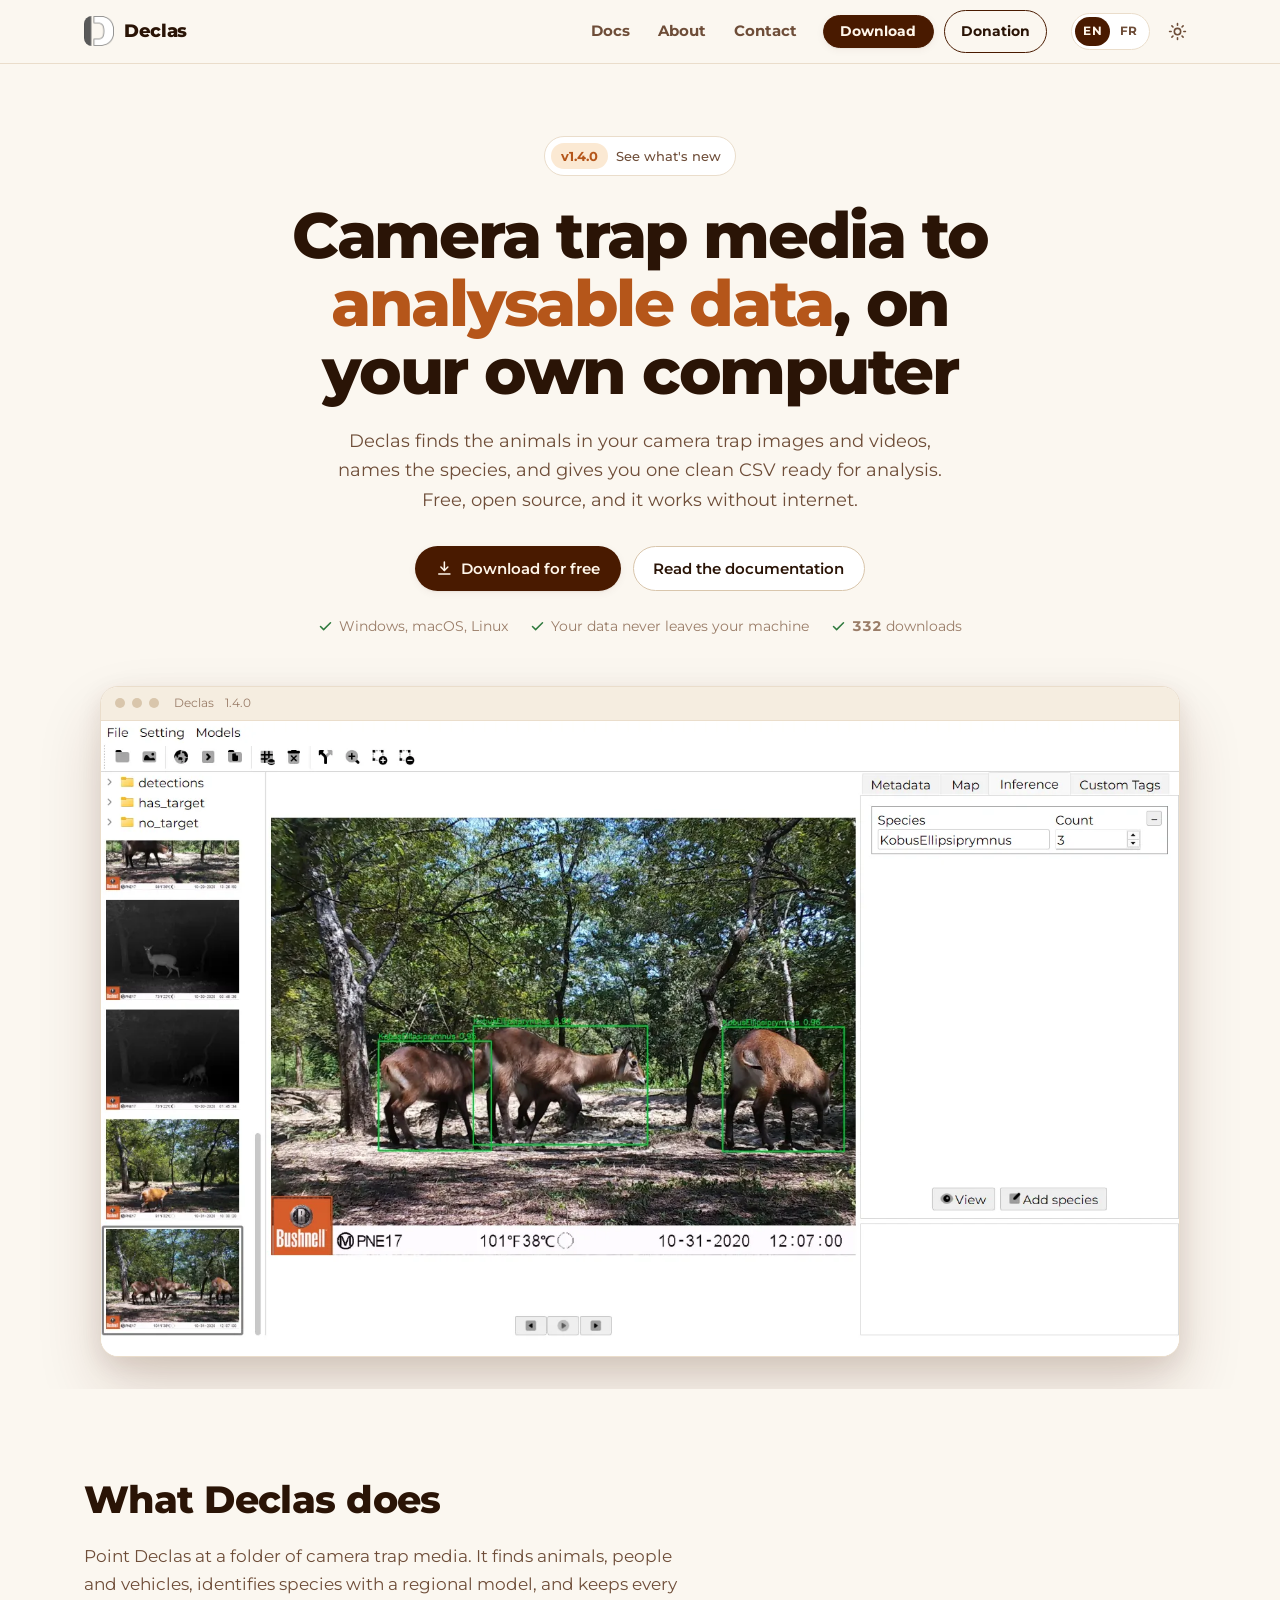
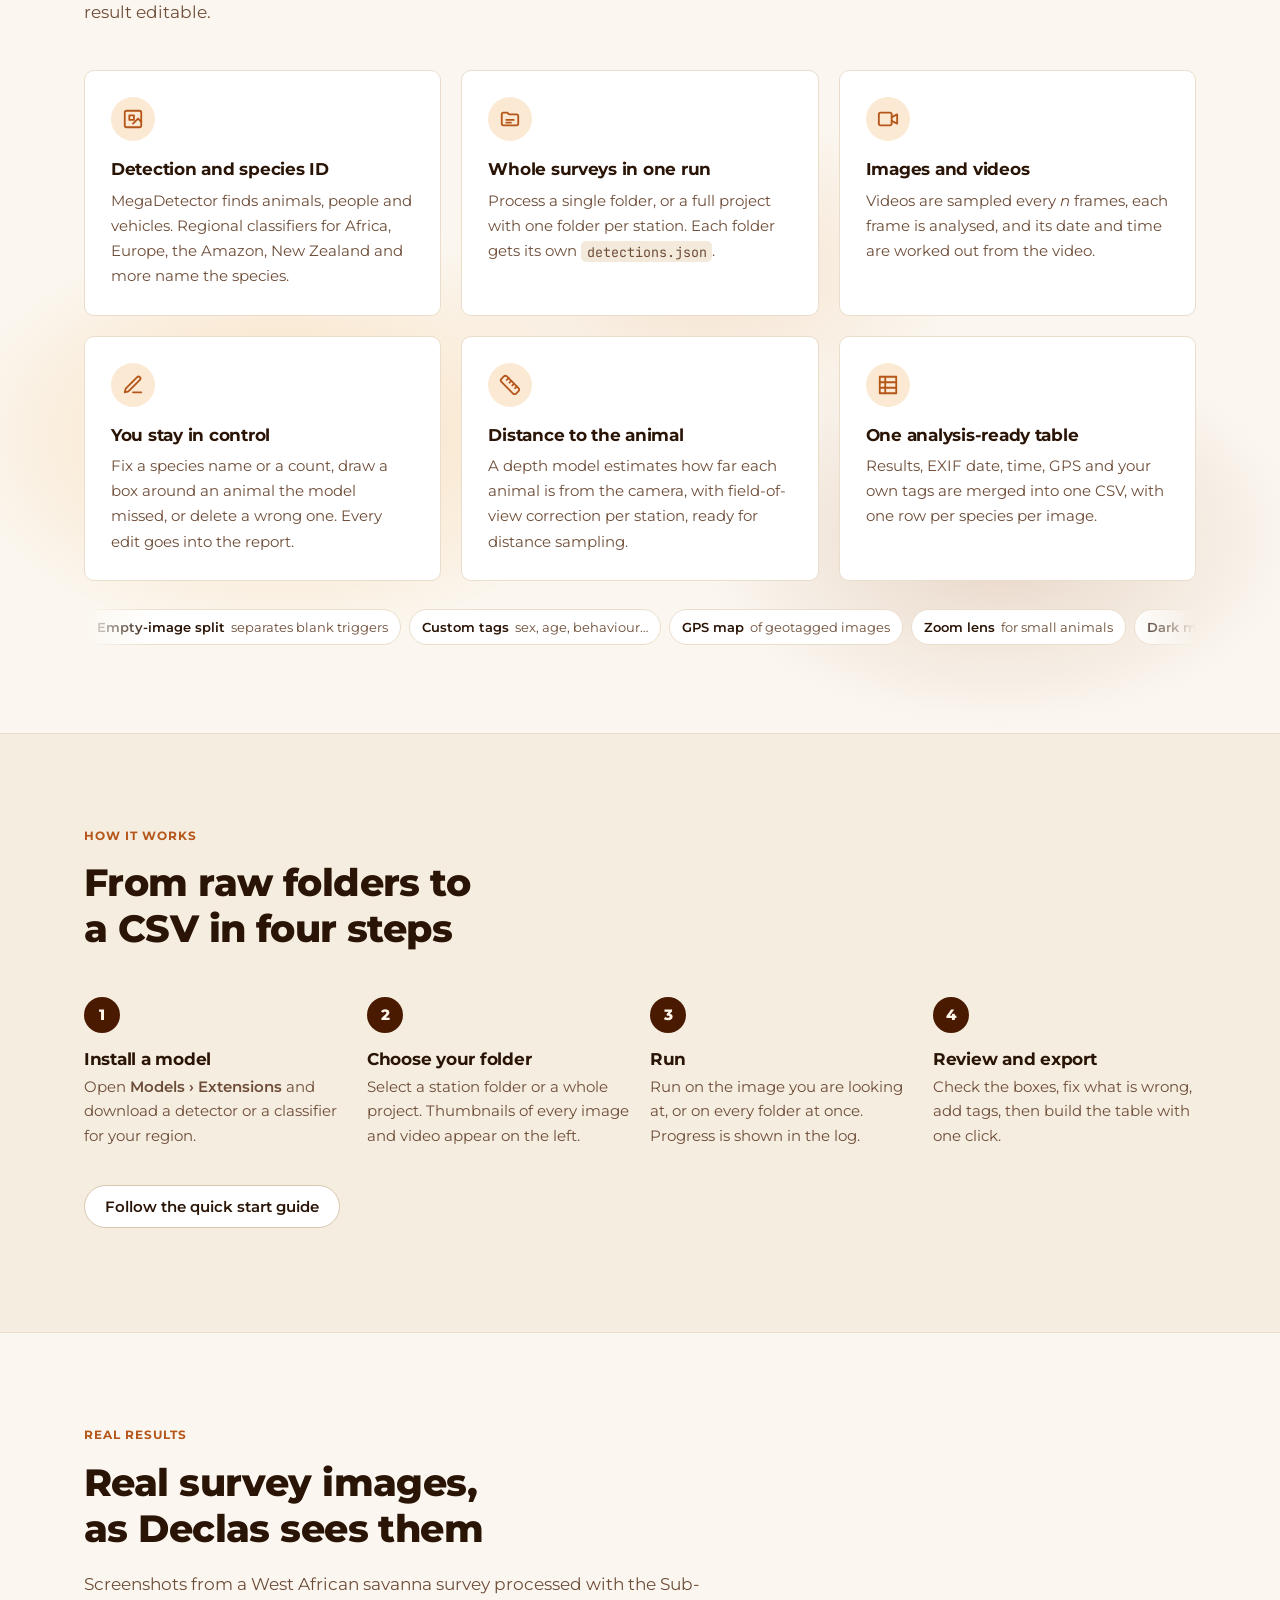
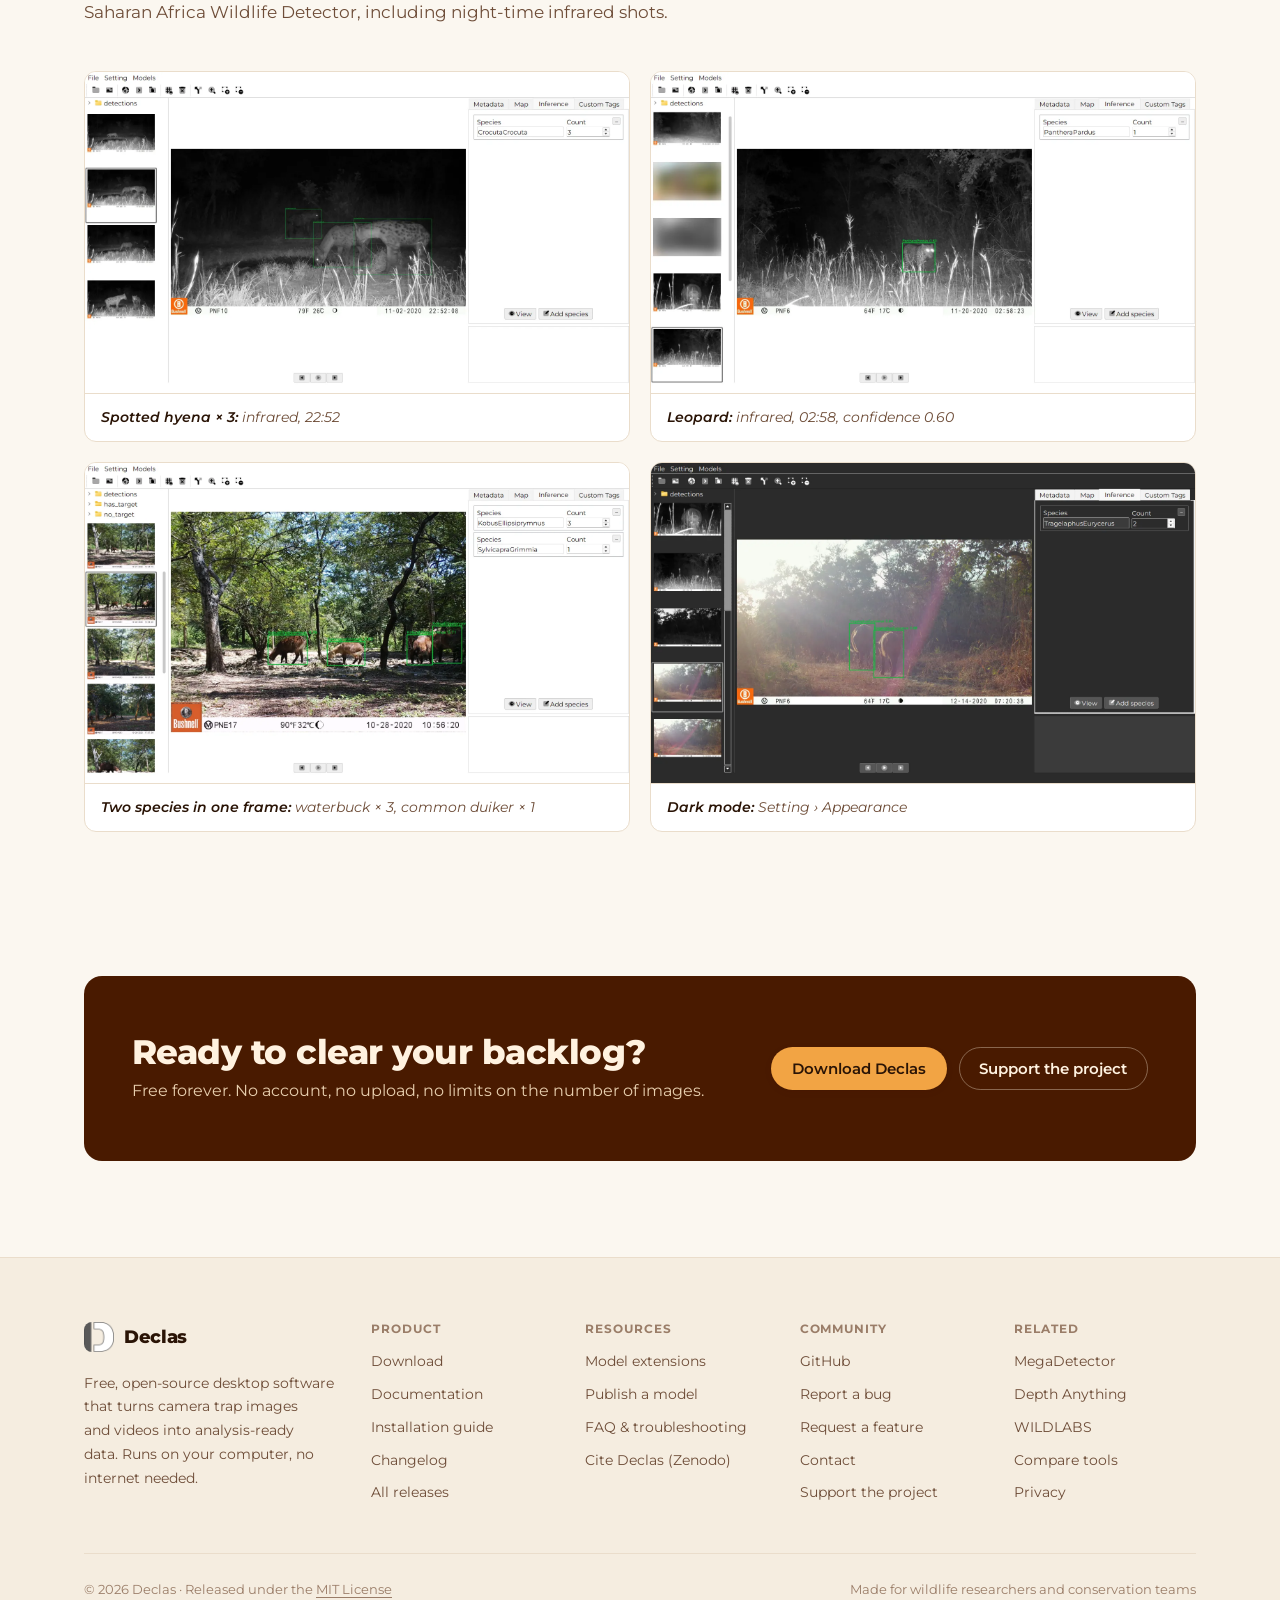
==== commit aec0ed15: "declas website" ====
--- a/docs/index.html
+++ b/docs/index.html
@@ -26,11 +26,11 @@
     <div class="container">
       <a class="brand" href="index.html"><img src="assets/img/logo.png" alt="" width="30" height="30">Declas</a>
       <nav class="nav" aria-label="Main">
-        <a href="donate.html">Donation</a>
-        <button type="button" class="nav-link" data-open-download>Download</button>
         <a href="docs.html">Docs</a>
         <a href="about.html">About</a>
         <a href="contact.html">Contact</a>
+        <button type="button" class="btn btn-primary btn-sm nav-cta" data-open-download>Download</button>
+        <a class="btn btn-secondary btn-sm nav-cta nav-donate" href="donate.html">Donation</a>
       </nav>
       <div class="header-tools">
         <div class="lang-switch" role="group" aria-label="Language"><a href="index.html" lang="en" hreflang="en" data-lang="en" aria-current="true">EN</a><a href="fr/index.html" lang="fr" hreflang="fr" data-lang="fr">FR</a></div>
--- a/docs/assets/css/site.css
+++ b/docs/assets/css/site.css
@@ -179,7 +179,7 @@
 .brand img { width: 30px; height: 30px; border-radius: 8px; }
 .nav { display: flex; align-items: center; gap: 4px; margin-left: auto; }
 .nav a, .nav button.nav-link {
-  font: inherit; font-size: .92rem; font-weight: 500;
+  font: inherit; font-size: .92rem; font-weight: 700;
   color: var(--muted); text-decoration: none;
   background: none; border: 0; cursor: pointer;
   padding: 8px 12px; border-radius: 999px;
@@ -189,7 +189,23 @@
 @media (hover: hover) and (pointer: fine) {
   .nav a:hover, .nav button.nav-link:hover { color: var(--text); }
 }
-.nav .btn { margin-left: 8px; }
+
+/* Call-to-action buttons at the end of the nav */
+.nav .nav-cta {
+  font-size: .88rem; font-weight: 700;
+  padding: .62em 1.15em;
+  border-radius: 999px;
+  transition: transform 160ms var(--ease-out), background-color 160ms ease, border-color 160ms ease, color 160ms ease;
+}
+.nav .nav-cta:active { transform: scale(0.97); }
+.nav .nav-cta.btn-primary { margin-left: 10px; background: var(--primary-bg); color: var(--primary-text); border: 1.5px solid var(--primary-bg); }
+.nav .nav-cta.nav-donate { margin-left: 6px; background: transparent; color: var(--text); border: 1.5px solid var(--primary-bg); }
+.nav .nav-cta.nav-donate[aria-current="page"] { background: var(--accent-soft); }
+@media (hover: hover) and (pointer: fine) {
+  .nav .nav-cta.btn-primary:hover { background: color-mix(in srgb, var(--primary-bg) 86%, var(--text)); color: var(--primary-text); }
+  .nav .nav-cta.nav-donate:hover { background: var(--accent-soft); color: var(--text); }
+}
+@media (prefers-reduced-motion: reduce) { .nav .nav-cta:active { transform: none; } }
 .header-tools { display: flex; align-items: center; gap: 4px; }
 .icon-btn {
   display: inline-grid; place-items: center;
@@ -239,6 +255,7 @@
   .nav.open { opacity: 1; transform: none; pointer-events: auto; visibility: visible; transition-delay: 0s; }
   .nav a, .nav button.nav-link { padding: 12px 14px; font-size: 1rem; text-align: left; border-radius: var(--radius-sm); }
   .nav .btn { margin: 6px 0 0; }
+  .nav .nav-cta.btn-primary, .nav .nav-cta.nav-donate { margin: 6px 0 0; padding: 12px 14px; font-size: 1rem; justify-content: center; }
   .header-tools { margin-left: auto; }
 }
 
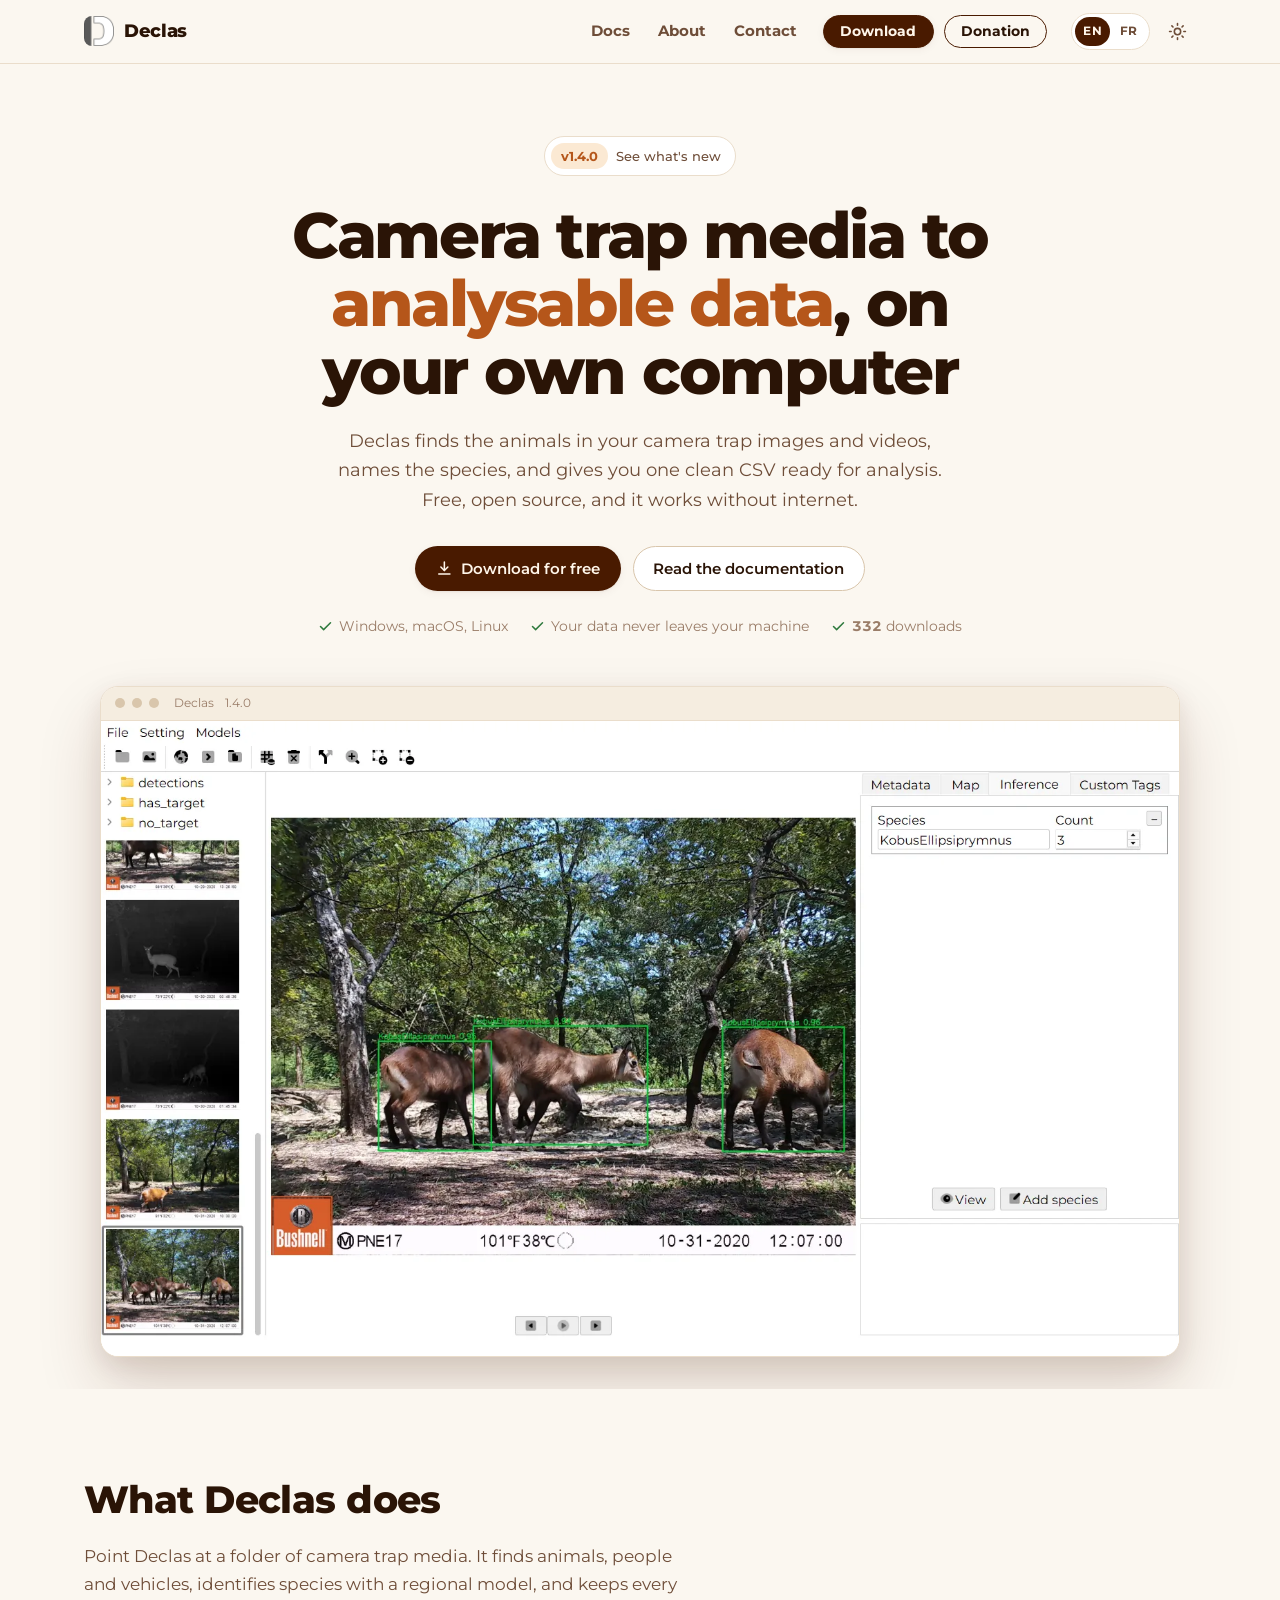
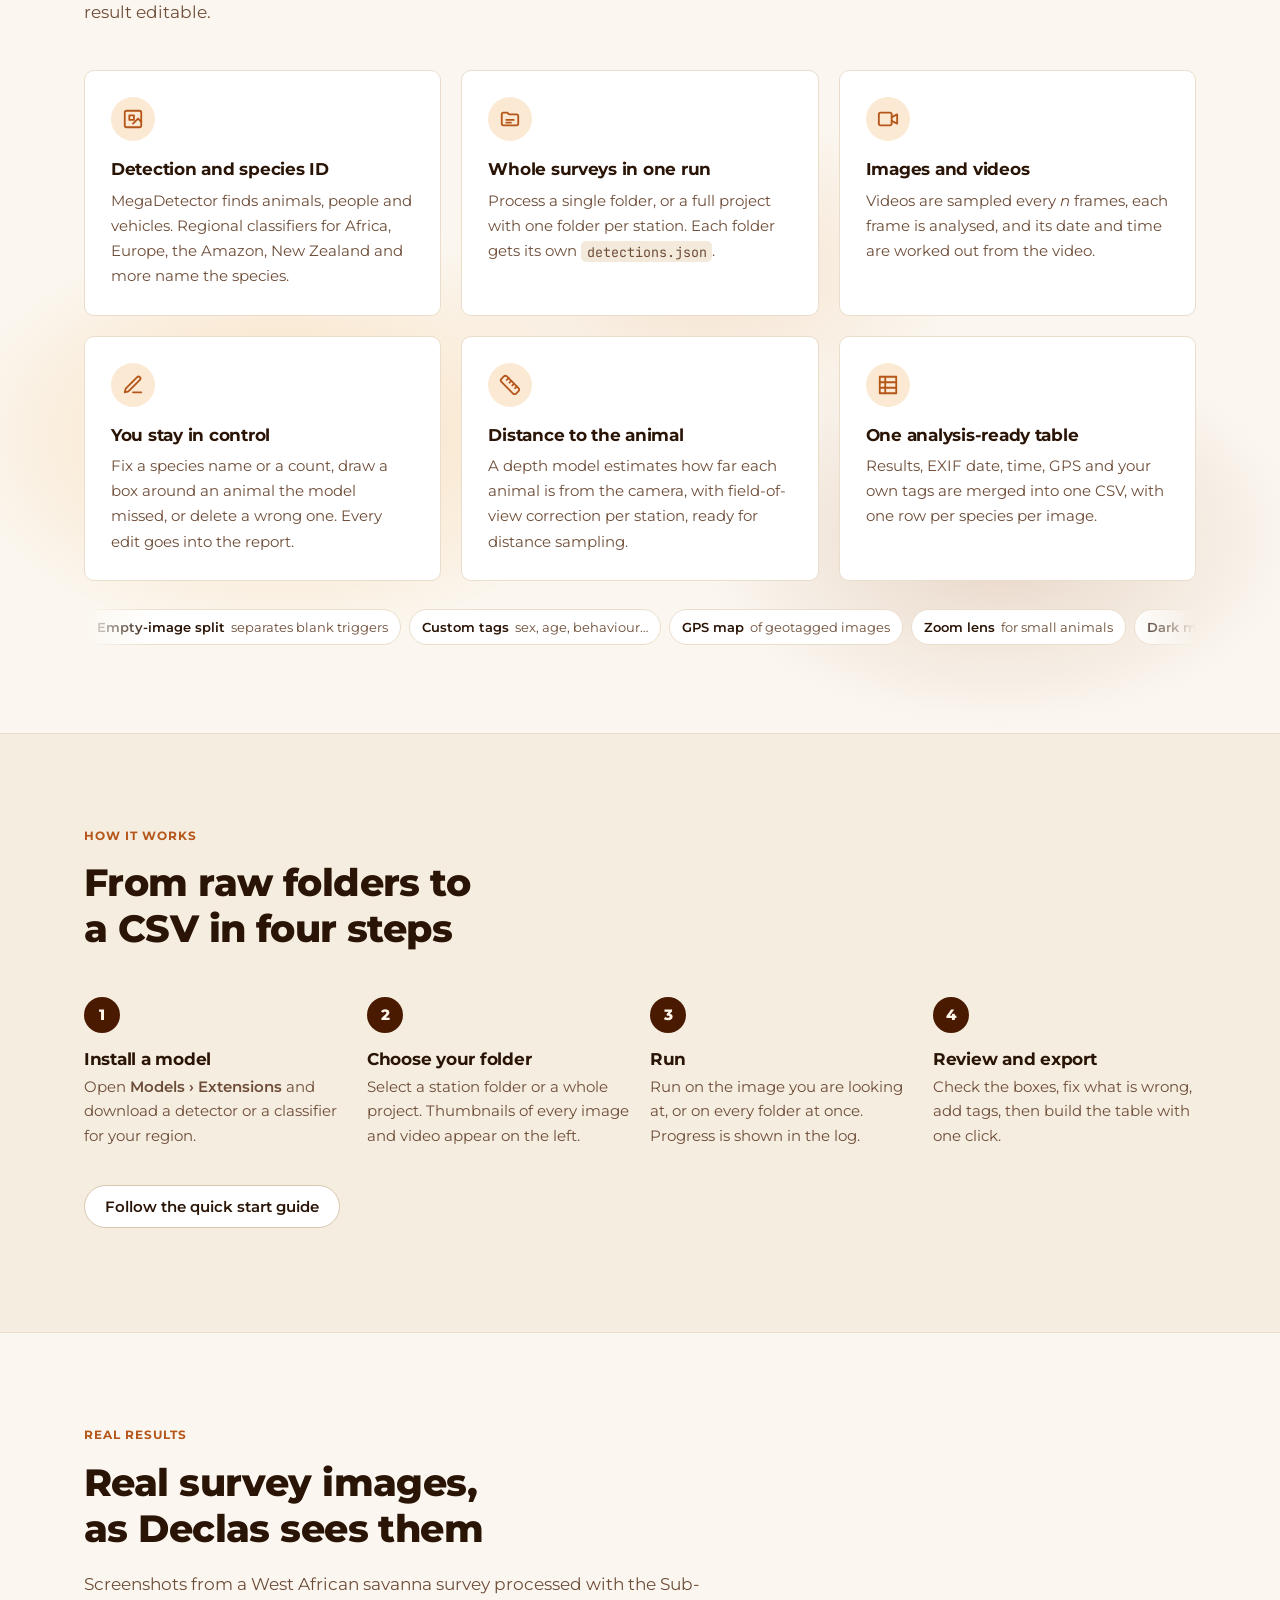
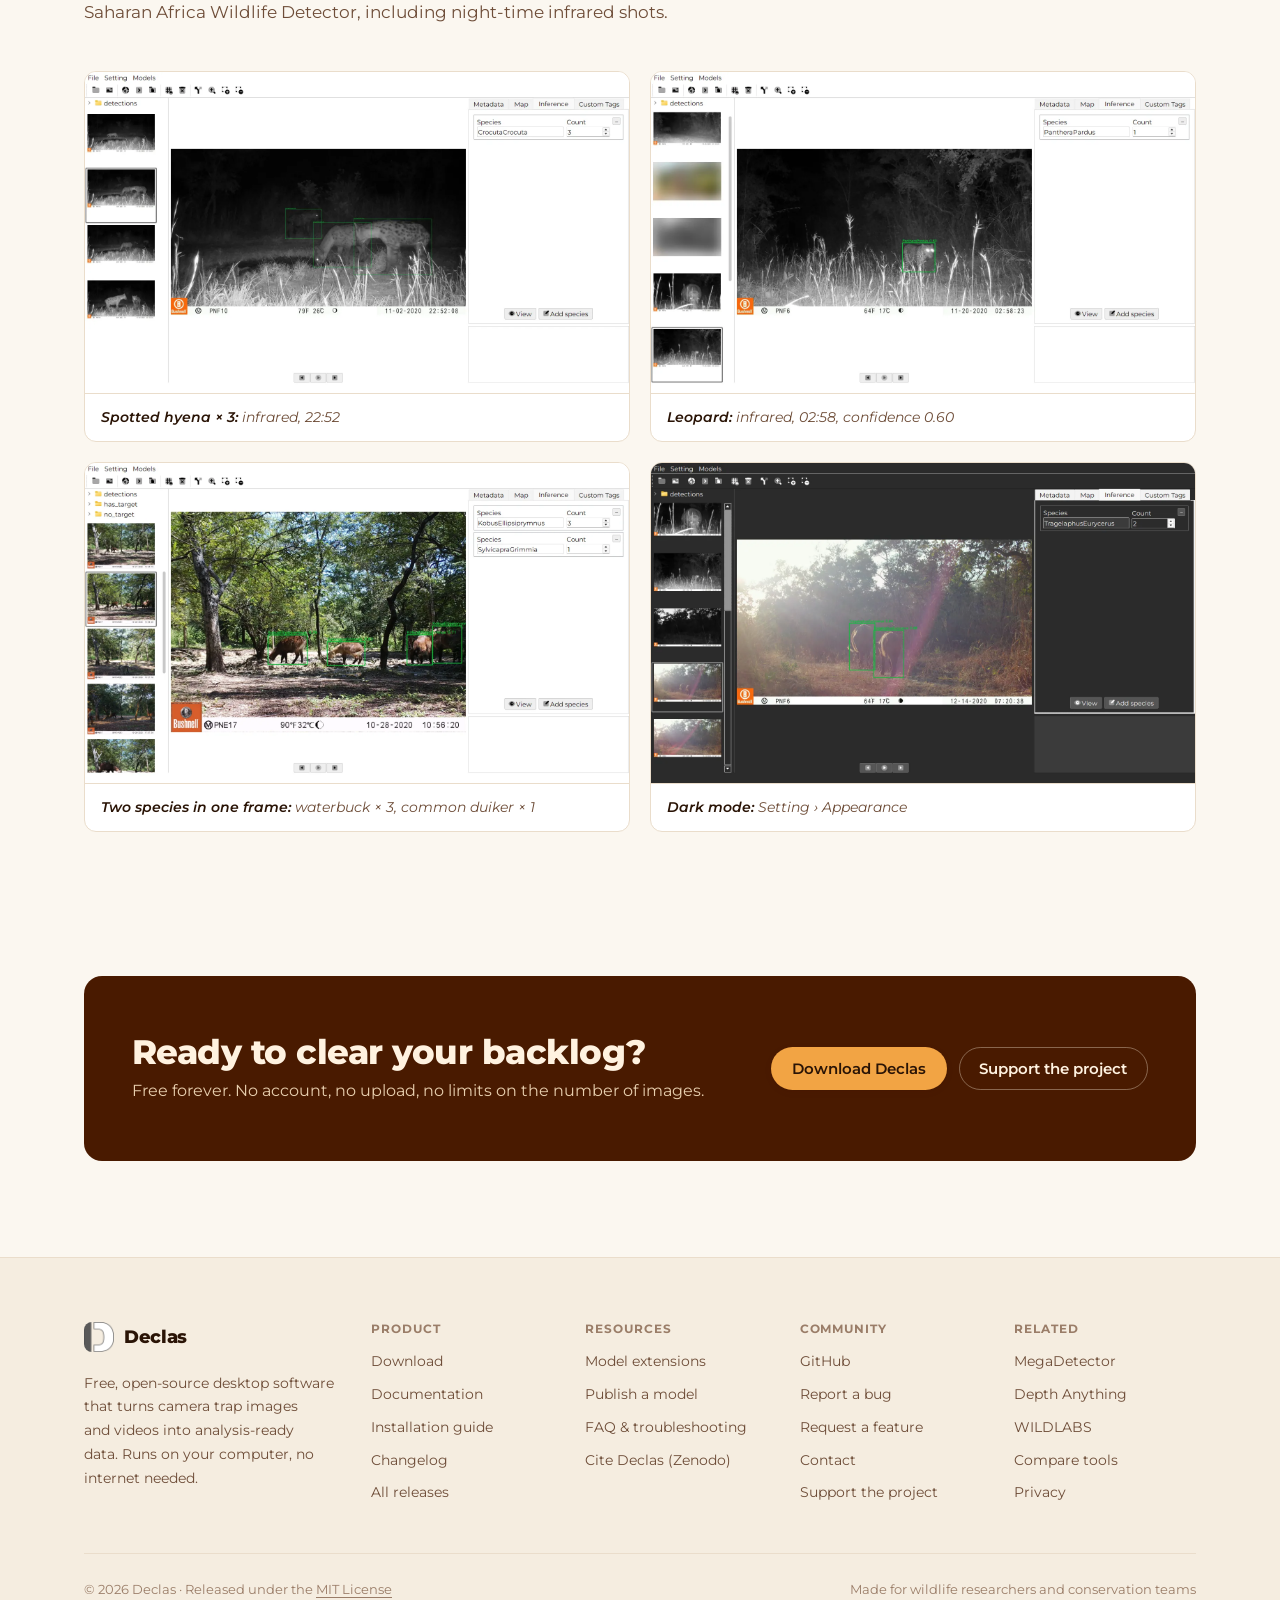
==== commit 1ed3c57a: "Website: SEO metadata, sitemap, social images, 404 page, Google verification, nav update" ====
--- a/docs/index.html
+++ b/docs/index.html
@@ -3,15 +3,28 @@
 <head>
   <meta charset="UTF-8">
   <meta name="viewport" content="width=device-width, initial-scale=1, viewport-fit=cover">
-  <title>Declas · AI for camera trap images and videos</title>
-  <meta name="description" content="Declas is free, open-source desktop software that detects and classifies wildlife in camera trap images and videos, entirely on your own computer. Windows, macOS and Linux.">
+  <title>Declas · Free offline AI for camera trap images and videos</title>
+  <meta name="google-site-verification" content="IsJnmZmB57RlAonI3vWGJq4FadQgHj87SJhl1Q3oBak">
+  <meta name="description" content="Free, open-source desktop software that detects animals and identifies species in camera trap images and videos with AI, offline. Windows, macOS and Linux.">
+  <link rel="canonical" href="https://stangandaho.github.io/declas/">
+  <link rel="alternate" hreflang="en" href="https://stangandaho.github.io/declas/">
+  <link rel="alternate" hreflang="fr" href="https://stangandaho.github.io/declas/fr/">
+  <link rel="alternate" hreflang="x-default" href="https://stangandaho.github.io/declas/">
   <meta name="theme-color" content="#FBF7F0">
-  <meta property="og:title" content="Declas · AI for camera trap images and videos">
-  <meta property="og:description" content="Turn camera trap media into flat, analysable data with AI. Free, open source, runs offline.">
   <meta property="og:type" content="website">
-  <meta property="og:image" content="assets/img/screens/view-annotated.webp">
-  <link rel="alternate" hreflang="en" href="index.html">
-  <link rel="alternate" hreflang="fr" href="fr/index.html">
+  <meta property="og:site_name" content="Declas">
+  <meta property="og:locale" content="en_US">
+  <meta property="og:locale:alternate" content="fr_FR">
+  <meta property="og:url" content="https://stangandaho.github.io/declas/">
+  <meta property="og:title" content="Declas · Free offline AI for camera trap images and videos">
+  <meta property="og:description" content="Free, open-source desktop software that detects animals and identifies species in camera trap images and videos with AI, offline. Windows, macOS and Linux.">
+  <meta property="og:image" content="https://stangandaho.github.io/declas/assets/img/og-image.jpg">
+  <meta property="og:image:width" content="1200">
+  <meta property="og:image:height" content="630">
+  <meta name="twitter:card" content="summary_large_image">
+  <meta name="twitter:title" content="Declas · Free offline AI for camera trap images and videos">
+  <meta name="twitter:description" content="Free, open-source desktop software that detects animals and identifies species in camera trap images and videos with AI, offline. Windows, macOS and Linux.">
+  <meta name="twitter:image" content="https://stangandaho.github.io/declas/assets/img/og-image.jpg">
   <link rel="icon" type="image/png" href="assets/img/logo.png">
   <link rel="preconnect" href="https://fonts.googleapis.com">
   <link rel="preconnect" href="https://fonts.gstatic.com" crossorigin>
@@ -19,6 +32,7 @@
   <script>try{if(!localStorage.getItem('declas-lang')&&/^fr\b/i.test((navigator.languages&&navigator.languages[0])||navigator.language||''))location.replace('fr/'+(location.pathname.split('/').pop()||'index.html')+location.hash)}catch(e){}</script>
   <script>try{var t=localStorage.getItem('declas-theme');if(t)document.documentElement.setAttribute('data-theme',t)}catch(e){}</script>
   <link rel="stylesheet" href="assets/css/site.css">
+  <script type="application/ld+json">{"@context":"https://schema.org","@graph":[{"@type":"WebSite","@id":"https://stangandaho.github.io/declas/#website","url":"https://stangandaho.github.io/declas/","name":"Declas","inLanguage":["en","fr"]},{"@type":"SoftwareApplication","@id":"https://stangandaho.github.io/declas/#software","name":"Declas","description":"Free, open-source desktop software that detects animals and identifies species in camera trap images and videos with AI, offline. Windows, macOS and Linux.","url":"https://stangandaho.github.io/declas/","image":"https://stangandaho.github.io/declas/assets/img/og-image.jpg","applicationCategory":"ScientificApplication","applicationSubCategory":"Camera trap image analysis","operatingSystem":"Windows, macOS, Linux","softwareVersion":"1.4.0","downloadUrl":"https://github.com/stangandaho/declas/releases/latest","license":"https://opensource.org/licenses/MIT","isAccessibleForFree":true,"offers":{"@type":"Offer","price":"0","priceCurrency":"USD"},"inLanguage":["en","fr"],"author":{"@type":"Person","name":"Stanislas Gandaho","url":"https://github.com/stangandaho"},"sameAs":["https://github.com/stangandaho/declas","https://doi.org/10.5281/zenodo.20951592"]}]}</script>
 </head>
 <body>
   <a class="skip-link" href="#main">Skip to content</a>
--- a/docs/assets/css/site.css
+++ b/docs/assets/css/site.css
@@ -192,7 +192,7 @@
 
 /* Call-to-action buttons at the end of the nav */
 .nav .nav-cta {
-  font-size: .88rem; font-weight: 700;
+  font-size: .88rem; font-weight: 700; line-height: 1;
   padding: .62em 1.15em;
   border-radius: 999px;
   transition: transform 160ms var(--ease-out), background-color 160ms ease, border-color 160ms ease, color 160ms ease;
@@ -242,7 +242,7 @@
   .menu-toggle { display: inline-grid; }
   .nav {
     position: fixed; left: 12px; right: 12px; top: calc(var(--header-h) + 8px);
-    flex-direction: column; align-items: stretch; gap: 2px;
+    flex-direction: row; flex-wrap: wrap; align-items: center; gap: 2px;
     padding: 10px;
     background: var(--surface);
     border: 1px solid var(--border);
@@ -253,9 +253,10 @@
     transition: opacity 180ms var(--ease-out), transform 180ms var(--ease-out), visibility 0s linear 180ms;
   }
   .nav.open { opacity: 1; transform: none; pointer-events: auto; visibility: visible; transition-delay: 0s; }
-  .nav a, .nav button.nav-link { padding: 12px 14px; font-size: 1rem; text-align: left; border-radius: var(--radius-sm); }
-  .nav .btn { margin: 6px 0 0; }
-  .nav .nav-cta.btn-primary, .nav .nav-cta.nav-donate { margin: 6px 0 0; padding: 12px 14px; font-size: 1rem; justify-content: center; }
+  .nav a, .nav button.nav-link { flex: 1 0 100%; padding: 12px 14px; font-size: 1rem; text-align: left; border-radius: var(--radius-sm); }
+  /* The two buttons share one row under the links, at their natural size, left-aligned with the link text */
+  .nav .nav-cta.btn-primary, .nav .nav-cta.nav-donate { flex: 0 0 auto; margin: 10px 0 4px; padding: .7em 1.2em; font-size: .95rem; }
+  .nav .nav-cta.btn-primary { margin-left: 14px; margin-right: 6px; }
   .header-tools { margin-left: auto; }
 }
 
@@ -693,6 +694,7 @@
   font: inherit; font-size: .88rem; font-weight: 600; color: var(--muted); cursor: pointer;
 }
 .back-link svg { width: 16px; height: 16px; }
+.form-submit { justify-self: start; }
 .privacy-note {
   display: flex; gap: 12px;
   padding: 14px 16px;
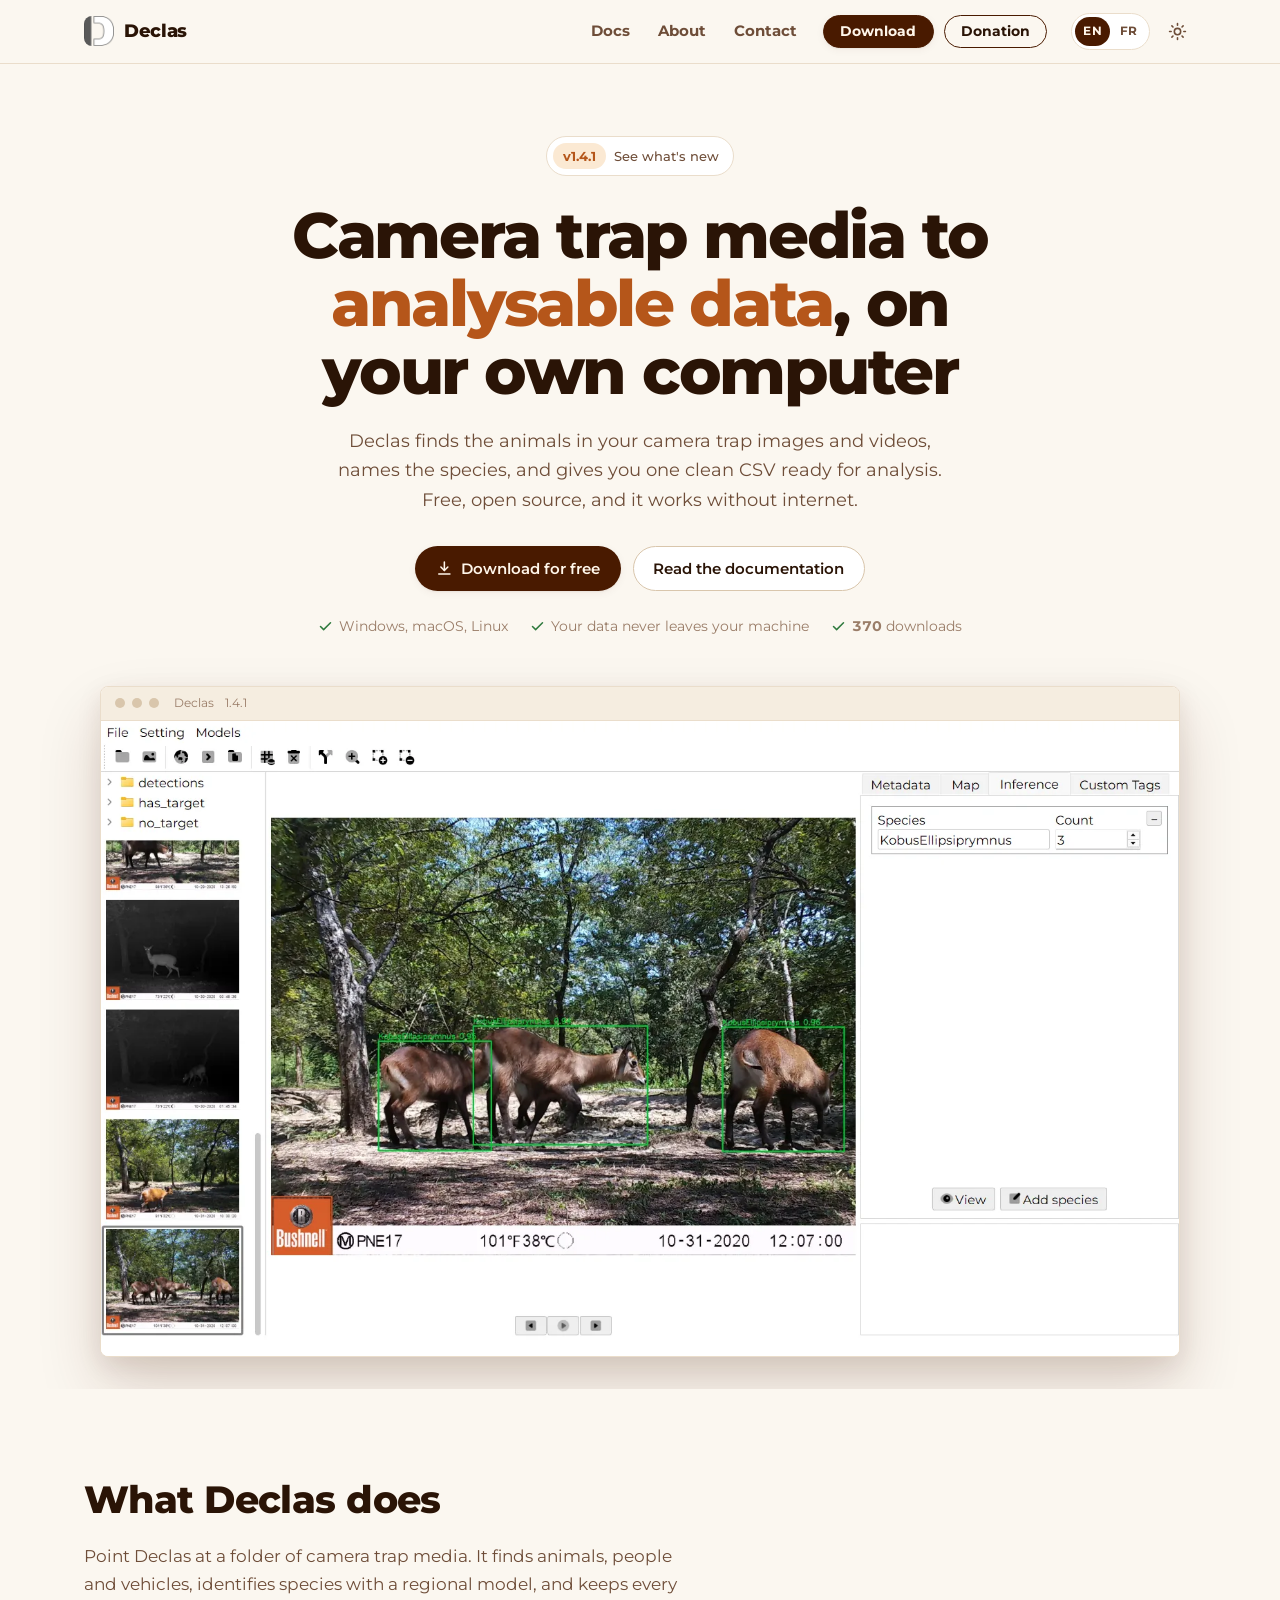
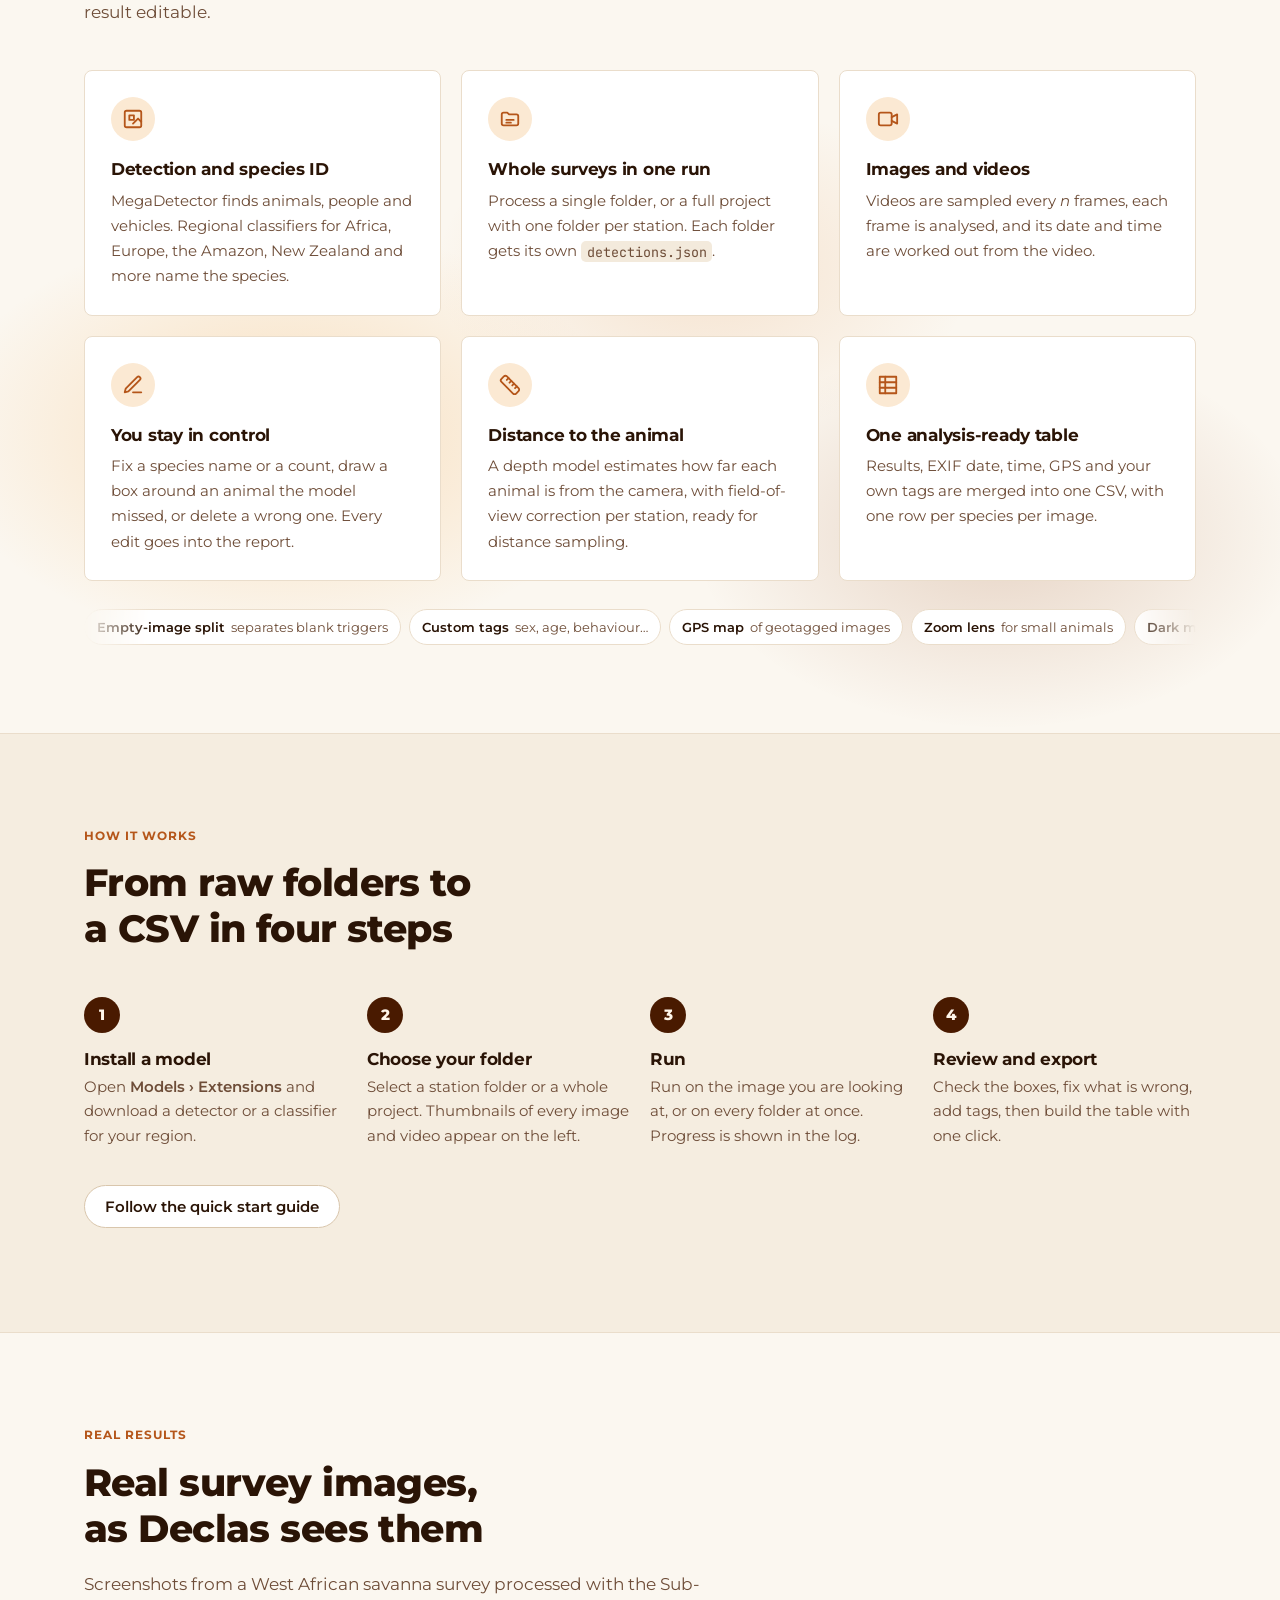
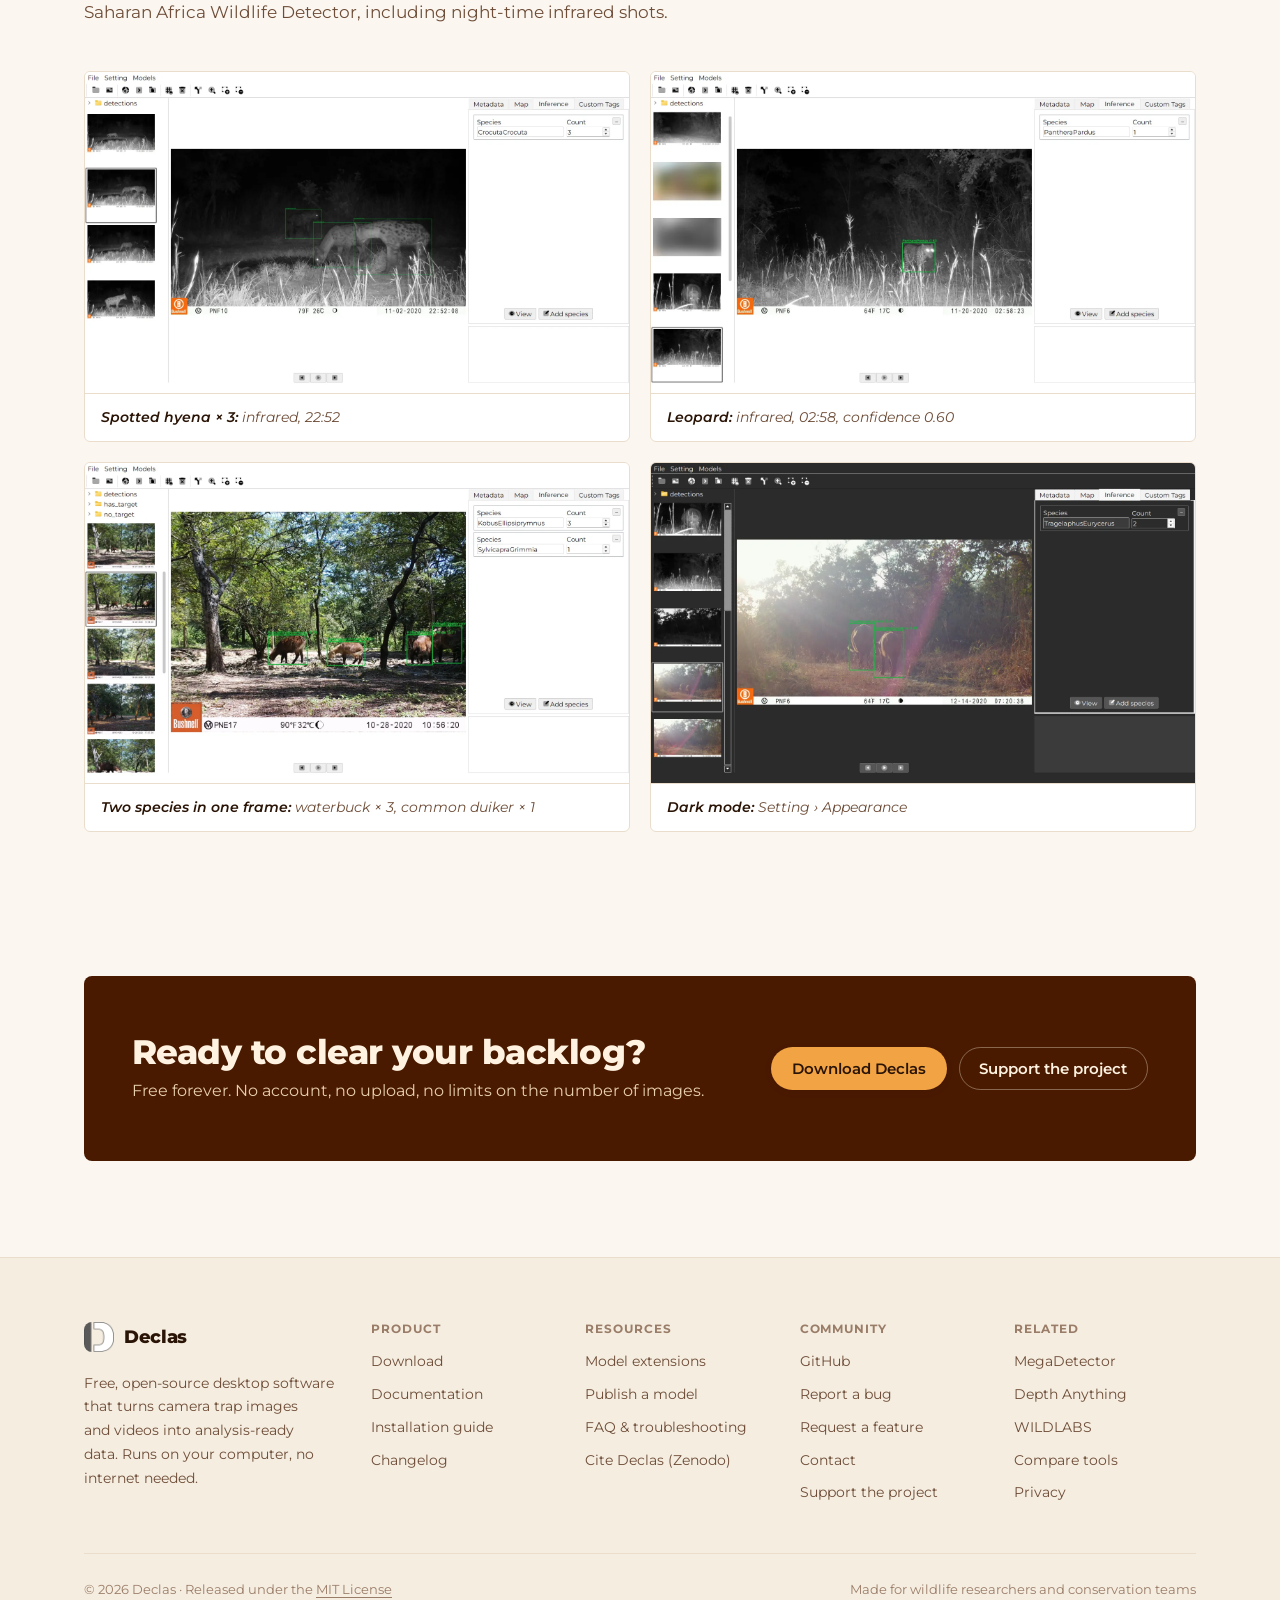
==== commit 3e4e9514: "Add email verification to the download form" ====
--- a/docs/index.html
+++ b/docs/index.html
@@ -32,7 +32,7 @@
   <script>try{if(!localStorage.getItem('declas-lang')&&/^fr\b/i.test((navigator.languages&&navigator.languages[0])||navigator.language||''))location.replace('fr/'+(location.pathname.split('/').pop()||'index.html')+location.hash)}catch(e){}</script>
   <script>try{var t=localStorage.getItem('declas-theme');if(t)document.documentElement.setAttribute('data-theme',t)}catch(e){}</script>
   <link rel="stylesheet" href="assets/css/site.css">
-  <script type="application/ld+json">{"@context":"https://schema.org","@graph":[{"@type":"WebSite","@id":"https://stangandaho.github.io/declas/#website","url":"https://stangandaho.github.io/declas/","name":"Declas","inLanguage":["en","fr"]},{"@type":"SoftwareApplication","@id":"https://stangandaho.github.io/declas/#software","name":"Declas","description":"Free, open-source desktop software that detects animals and identifies species in camera trap images and videos with AI, offline. Windows, macOS and Linux.","url":"https://stangandaho.github.io/declas/","image":"https://stangandaho.github.io/declas/assets/img/og-image.jpg","applicationCategory":"ScientificApplication","applicationSubCategory":"Camera trap image analysis","operatingSystem":"Windows, macOS, Linux","softwareVersion":"1.4.0","downloadUrl":"https://github.com/stangandaho/declas/releases/latest","license":"https://opensource.org/licenses/MIT","isAccessibleForFree":true,"offers":{"@type":"Offer","price":"0","priceCurrency":"USD"},"inLanguage":["en","fr"],"author":{"@type":"Person","name":"Stanislas Gandaho","url":"https://github.com/stangandaho"},"sameAs":["https://github.com/stangandaho/declas","https://doi.org/10.5281/zenodo.20951592"]}]}</script>
+  <script type="application/ld+json">{"@context":"https://schema.org","@graph":[{"@type":"WebSite","@id":"https://stangandaho.github.io/declas/#website","url":"https://stangandaho.github.io/declas/","name":"Declas","inLanguage":["en","fr"]},{"@type":"SoftwareApplication","@id":"https://stangandaho.github.io/declas/#software","name":"Declas","description":"Free, open-source desktop software that detects animals and identifies species in camera trap images and videos with AI, offline. Windows, macOS and Linux.","url":"https://stangandaho.github.io/declas/","image":"https://stangandaho.github.io/declas/assets/img/og-image.jpg","applicationCategory":"ScientificApplication","applicationSubCategory":"Camera trap image analysis","operatingSystem":"Windows, macOS, Linux","softwareVersion":"1.4.1","downloadUrl":"https://stangandaho.github.io/declas/#download","license":"https://opensource.org/licenses/MIT","isAccessibleForFree":true,"offers":{"@type":"Offer","price":"0","priceCurrency":"USD"},"inLanguage":["en","fr"],"author":{"@type":"Person","name":"Stanislas Gandaho","url":"https://github.com/stangandaho"},"sameAs":["https://github.com/stangandaho/declas","https://doi.org/10.5281/zenodo.20951592"]}]}</script>
 </head>
 <body>
   <a class="skip-link" href="#main">Skip to content</a>
@@ -63,7 +63,7 @@
     <section class="hero">
       <div class="container hero-grid">
         <div>
-          <a class="pill" href="https://github.com/stangandaho/declas/releases/latest" target="_blank" rel="noopener" data-latest-link><b data-latest-tag>v1.4.0</b> See what's new</a>
+          <a class="pill" href="https://github.com/stangandaho/declas/blob/main/CHANGELOG.md" target="_blank" rel="noopener"><b data-latest-tag>v1.4.0</b> See what's new</a>
           <h1>Camera trap media to <em>analysable data</em>, on your own computer</h1>
           <p class="lead">Declas finds the animals in your camera trap images and videos, names the species, and gives you one clean CSV ready for analysis. Free, open source, and it works without internet.</p>
           <div class="hero-actions">
@@ -76,7 +76,7 @@
           <div class="hero-meta">
             <span><svg viewBox="0 0 24 24" fill="none" stroke="currentColor" stroke-width="2.4" stroke-linecap="round" stroke-linejoin="round"><path d="M20 6 9 17l-5-5"/></svg>Windows, macOS, Linux</span>
             <span><svg viewBox="0 0 24 24" fill="none" stroke="currentColor" stroke-width="2.4" stroke-linecap="round" stroke-linejoin="round"><path d="M20 6 9 17l-5-5"/></svg>Your data never leaves your machine</span>
-            <span><svg viewBox="0 0 24 24" fill="none" stroke="currentColor" stroke-width="2.4" stroke-linecap="round" stroke-linejoin="round"><path d="M20 6 9 17l-5-5"/></svg><span><strong class="count" data-count="total">332</strong> downloads</span></span>
+            <span><svg viewBox="0 0 24 24" fill="none" stroke="currentColor" stroke-width="2.4" stroke-linecap="round" stroke-linejoin="round"><path d="M20 6 9 17l-5-5"/></svg><span><strong class="count" data-count="total">370</strong> downloads</span></span>
           </div>
         </div>
         <div class="app-frame">
--- a/docs/assets/css/site.css
+++ b/docs/assets/css/site.css
@@ -30,9 +30,9 @@
   --shadow-md: 0 2px 6px rgba(73, 26, 0, .06), 0 12px 32px rgba(73, 26, 0, .09);
   --shadow-lg: 0 8px 24px rgba(73, 26, 0, .10), 0 32px 64px rgba(73, 26, 0, .16);
 
-  --radius-sm: 8px;
-  --radius-md: 12px;
-  --radius-lg: 18px;
+  --radius-sm: 4px;
+  --radius-md: 6px;
+  --radius-lg: 8px;
   --header-h: 64px;
   --maxw: 1160px;
 
@@ -339,7 +339,7 @@
 .card {
   background: var(--surface);
   border: 1px solid var(--border);
-  border-radius: 10px;
+  border-radius: var(--radius-lg);
   padding: 26px;
 }
 .card h3 { font-size: 1.08rem; font-weight: 700; margin-bottom: 8px; }
@@ -562,6 +562,9 @@
 @media (hover: hover) and (pointer: fine) { .pager-btn:not([disabled]):not([aria-current]):hover { color: var(--text); border-color: var(--border-strong); } }
 @media (prefers-reduced-motion: reduce) { .pager-btn:active { transform: none; } }
 
+/* Colour legend for the comparison table */
+.legend { display: flex; flex-wrap: wrap; gap: 8px 20px; margin: 0 0 12px; font-size: .84rem; color: var(--muted); }
+
 /* Forms */
 
 .form { display: grid; gap: 16px; }
@@ -625,7 +628,7 @@
   overscroll-behavior: contain;
   background: var(--surface);
   border: 1px solid var(--border);
-  border-radius: 22px;
+  border-radius: var(--radius-lg);
   box-shadow: var(--shadow-lg);
   opacity: 0;
   transform: scale(0.96) translateY(8px);
@@ -642,21 +645,11 @@
 .modal-body { padding: 24px 32px 30px; }
 @media (max-width: 600px) {
   .modal { padding: 0; align-items: end; }
-  .modal-panel { border-radius: 20px 20px 0 0; max-height: 92dvh; transform: translateY(24px); }
+  .modal-panel { border-radius: var(--radius-lg) var(--radius-lg) 0 0; max-height: 92dvh; transform: translateY(24px); }
   .modal-head { padding: 26px 20px 4px; }
   .modal-body { padding: 20px 20px calc(24px + env(safe-area-inset-bottom)); }
 }
 
-.dl-total {
-  display: inline-flex; align-items: baseline; gap: 8px;
-  margin-top: 14px;
-  padding: 8px 14px;
-  border-radius: 999px;
-  background: var(--accent-soft);
-  color: var(--accent);
-  font-size: .88rem; font-weight: 600;
-}
-.dl-total strong { font-size: 1.05rem; font-weight: 800; font-variant-numeric: tabular-nums; }
 
 .os-grid { display: grid; grid-template-columns: repeat(3, 1fr); gap: 14px; }
 @media (max-width: 720px) { .os-grid { grid-template-columns: 1fr; } }
@@ -677,7 +670,6 @@
 .os-card .os-logo { width: 34px; height: 34px; color: var(--text); margin-bottom: 14px; }
 .os-card h3 { font-size: 1.1rem; font-weight: 700; margin: 0 0 2px; }
 .os-card .os-file { font-size: .8rem; color: var(--faint); margin: 0 0 14px; font-family: var(--mono); overflow-wrap: anywhere; }
-.os-card .os-count { font-size: .84rem; color: var(--muted); margin: 0 0 16px; font-variant-numeric: tabular-nums; }
 .os-card .os-actions { display: grid; gap: 8px; margin-top: auto; }
 .os-card .os-req { font-size: .78rem; color: var(--faint); margin: 10px 0 0; }
 .dl-note { margin: 18px 0 0; font-size: .84rem; color: var(--faint); text-align: center; }
@@ -695,6 +687,10 @@
 }
 .back-link svg { width: 16px; height: 16px; }
 .form-submit { justify-self: start; }
+.otp-input { max-width: 220px; font-family: var(--mono); font-size: 1.35rem; letter-spacing: .3em; }
+.otp-actions { display: flex; flex-wrap: wrap; align-items: center; gap: 12px 18px; }
+.link-btn { background: none; border: 0; padding: 0; font: inherit; font-size: .88rem; font-weight: 600; color: var(--accent); cursor: pointer; }
+.link-btn[disabled] { color: var(--faint); font-weight: 500; cursor: default; font-variant-numeric: tabular-nums; }
 .privacy-note {
   display: flex; gap: 12px;
   padding: 14px 16px;
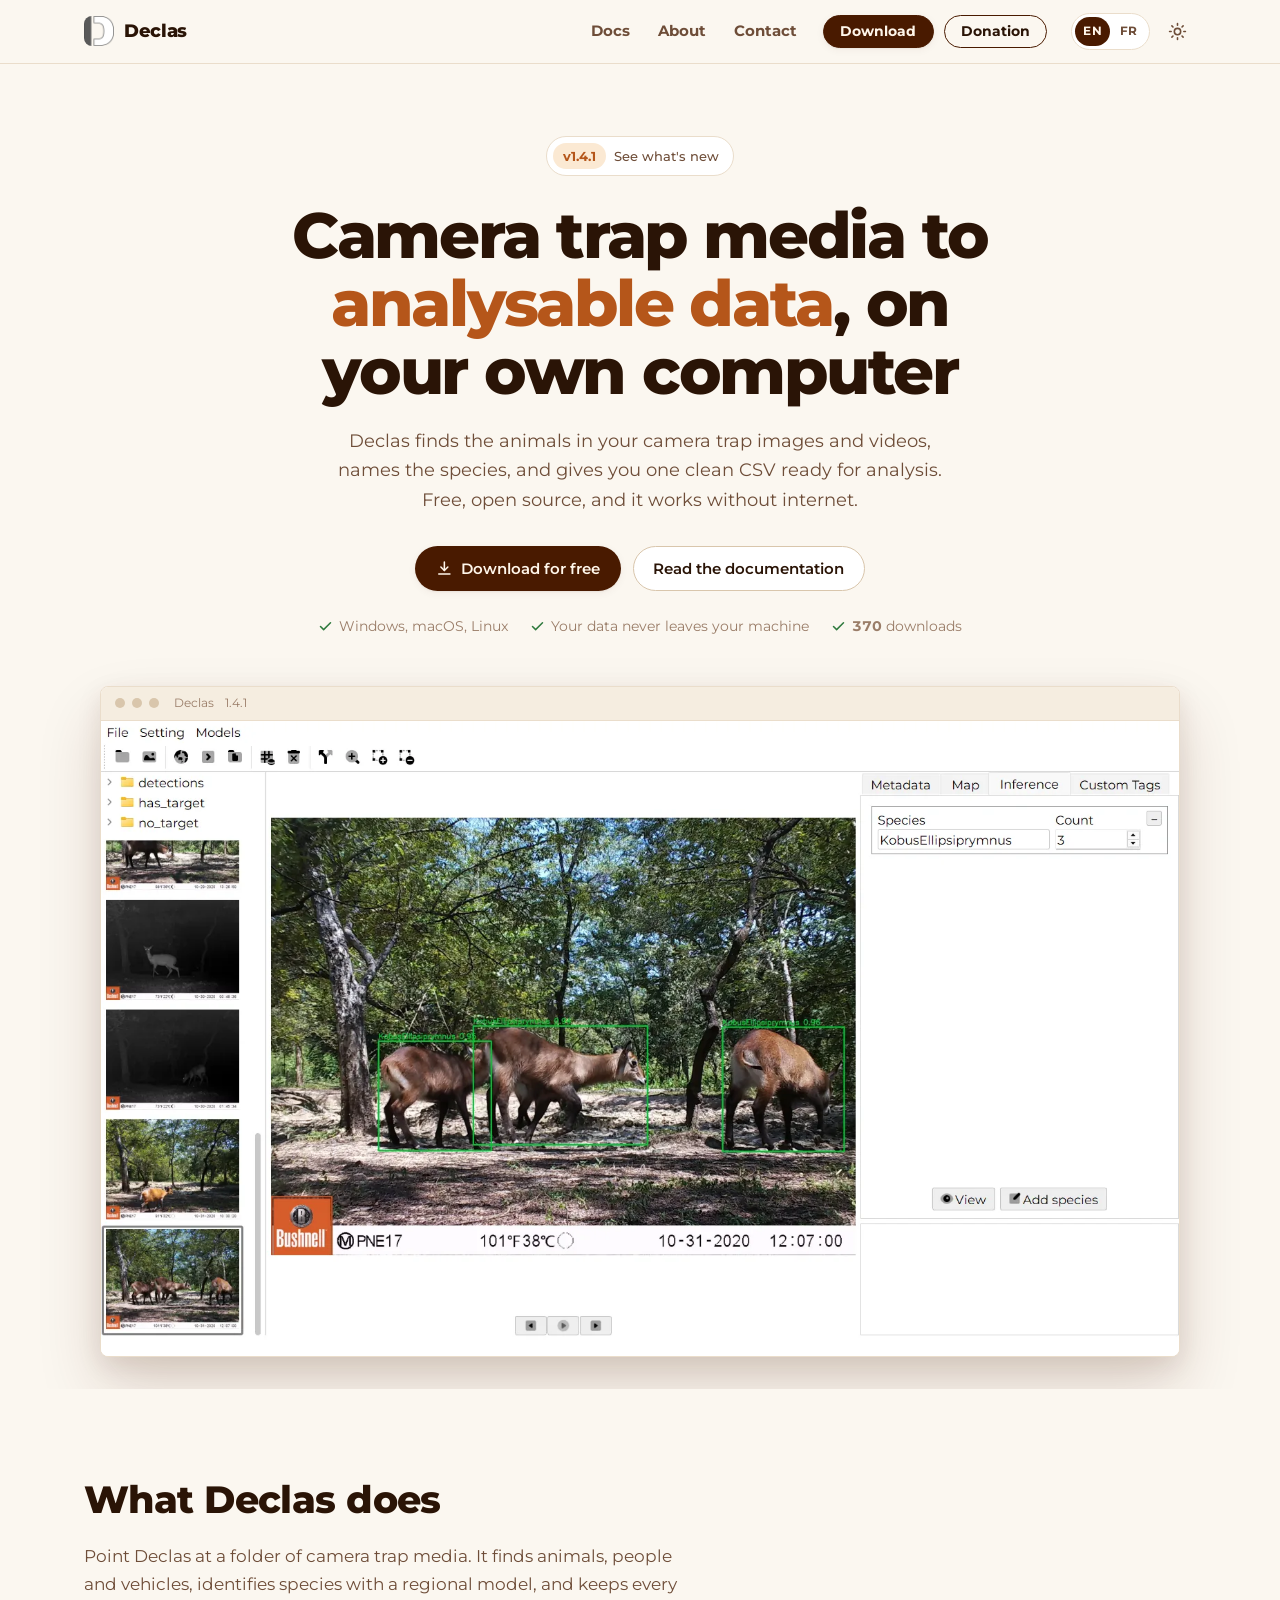
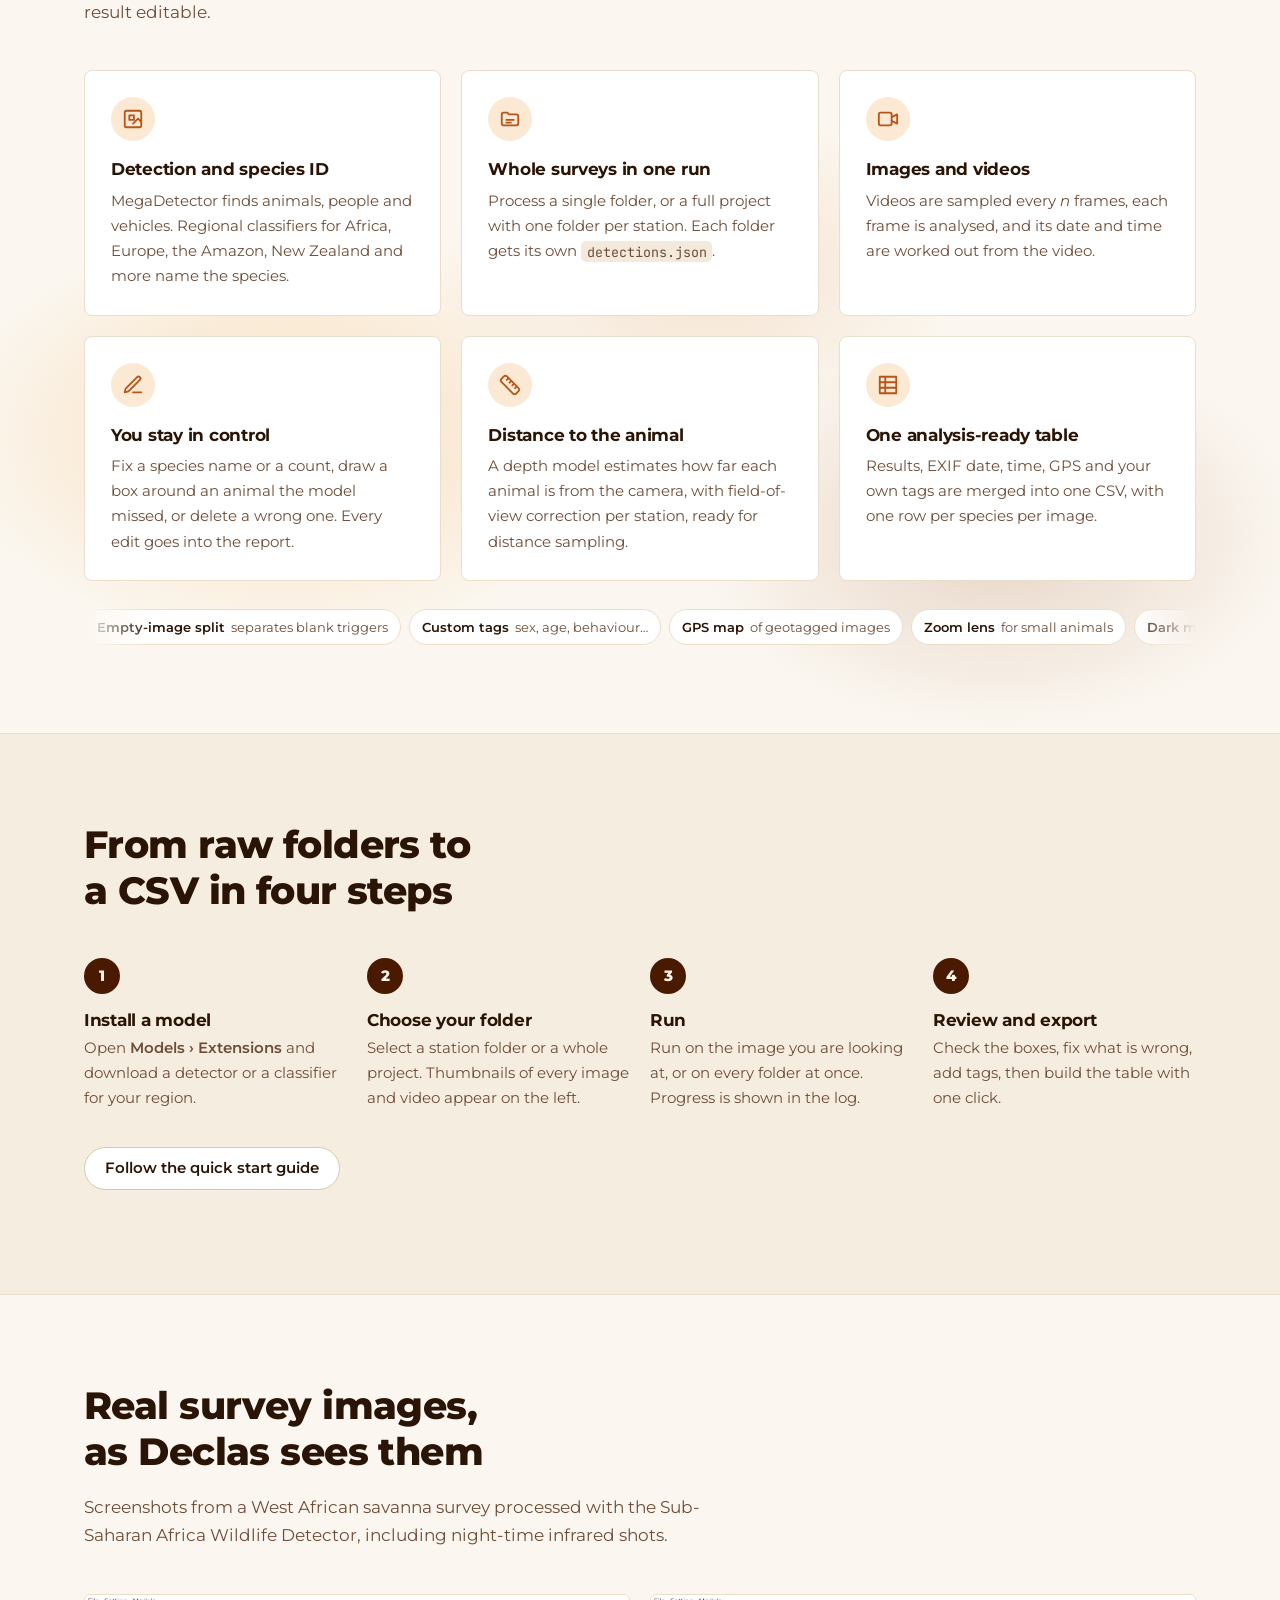
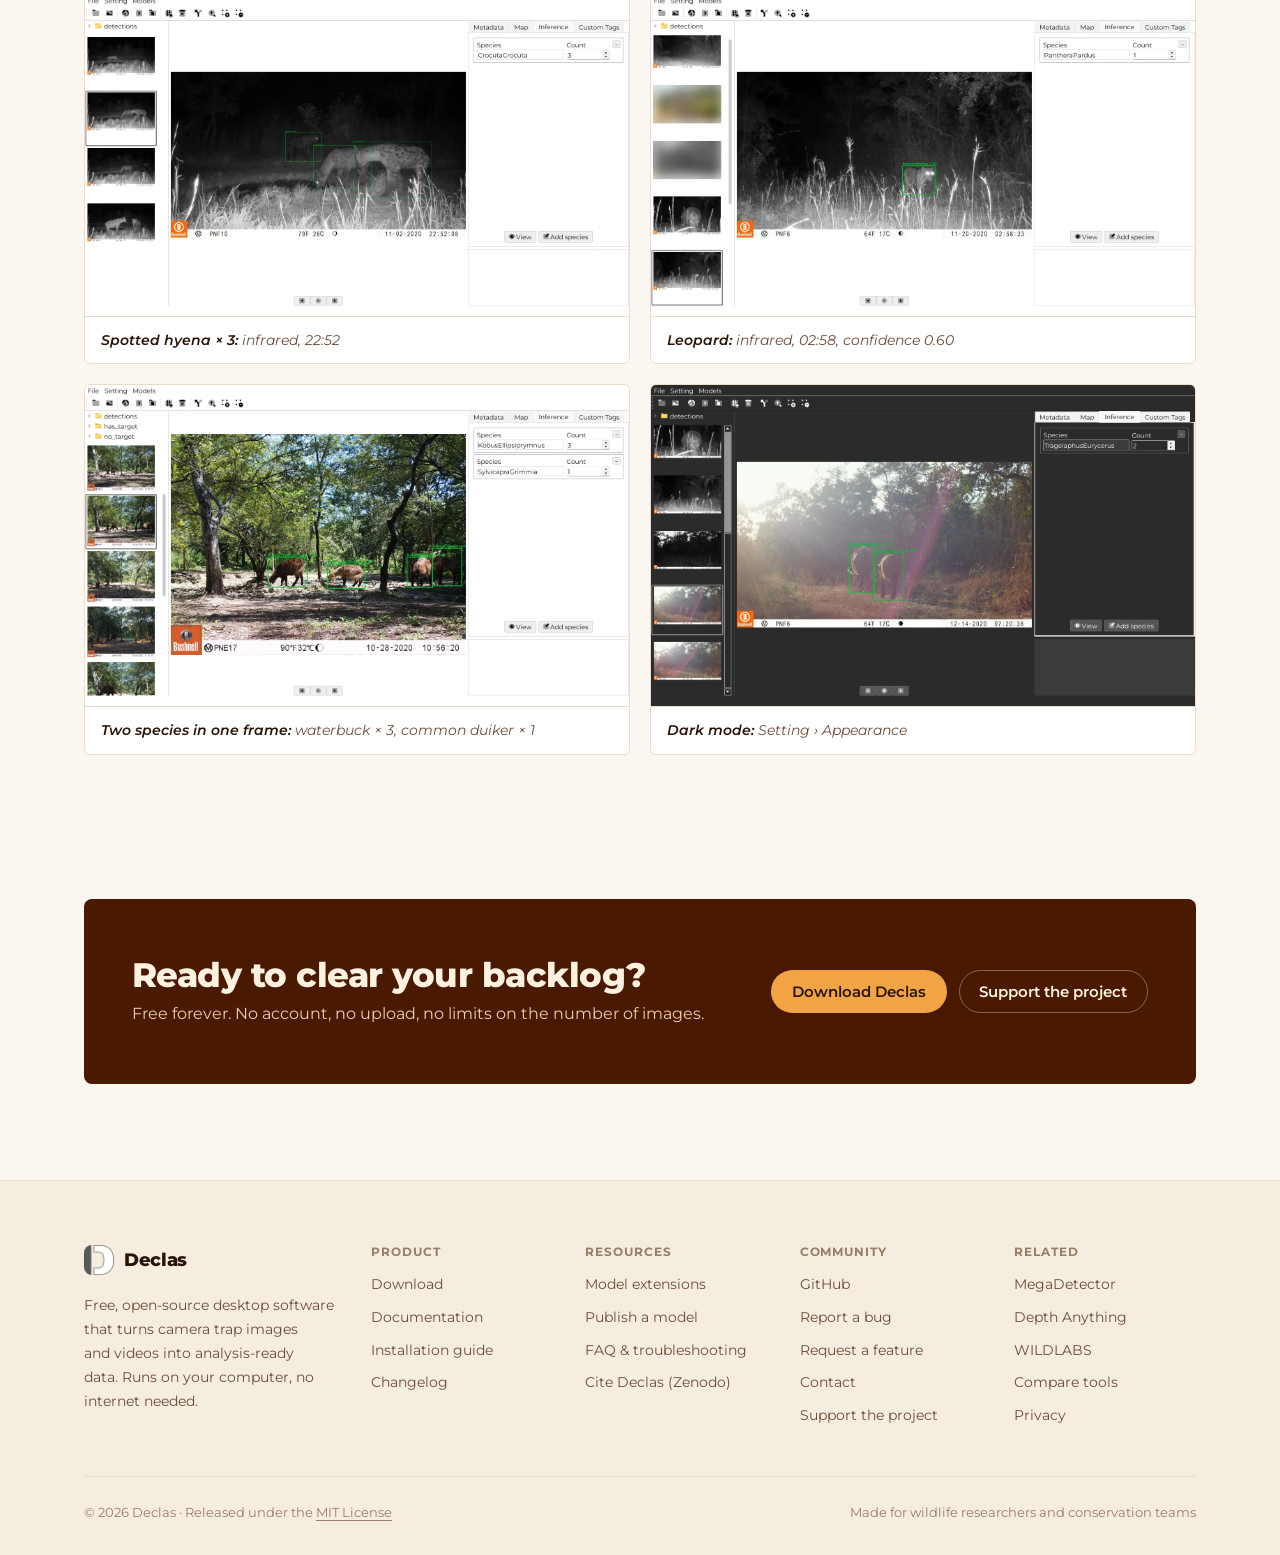
==== commit a5eb51d5: "Add hint for finding the verification email" ====
--- a/docs/index.html
+++ b/docs/index.html
@@ -140,7 +140,6 @@
     <section class="section section-alt">
       <div class="container">
         <div class="section-head">
-          <span class="eyebrow">How it works</span>
           <h2>From raw folders to a CSV in four steps</h2>
         </div>
         <div class="steps">
@@ -156,7 +155,6 @@
     <section class="section">
       <div class="container">
         <div class="section-head">
-          <span class="eyebrow">Real results</span>
           <h2>Real survey images, as Declas sees them</h2>
           <p>Screenshots from a West African savanna survey processed with the Sub-Saharan Africa Wildlife Detector, including night-time infrared shots.</p>
         </div>
